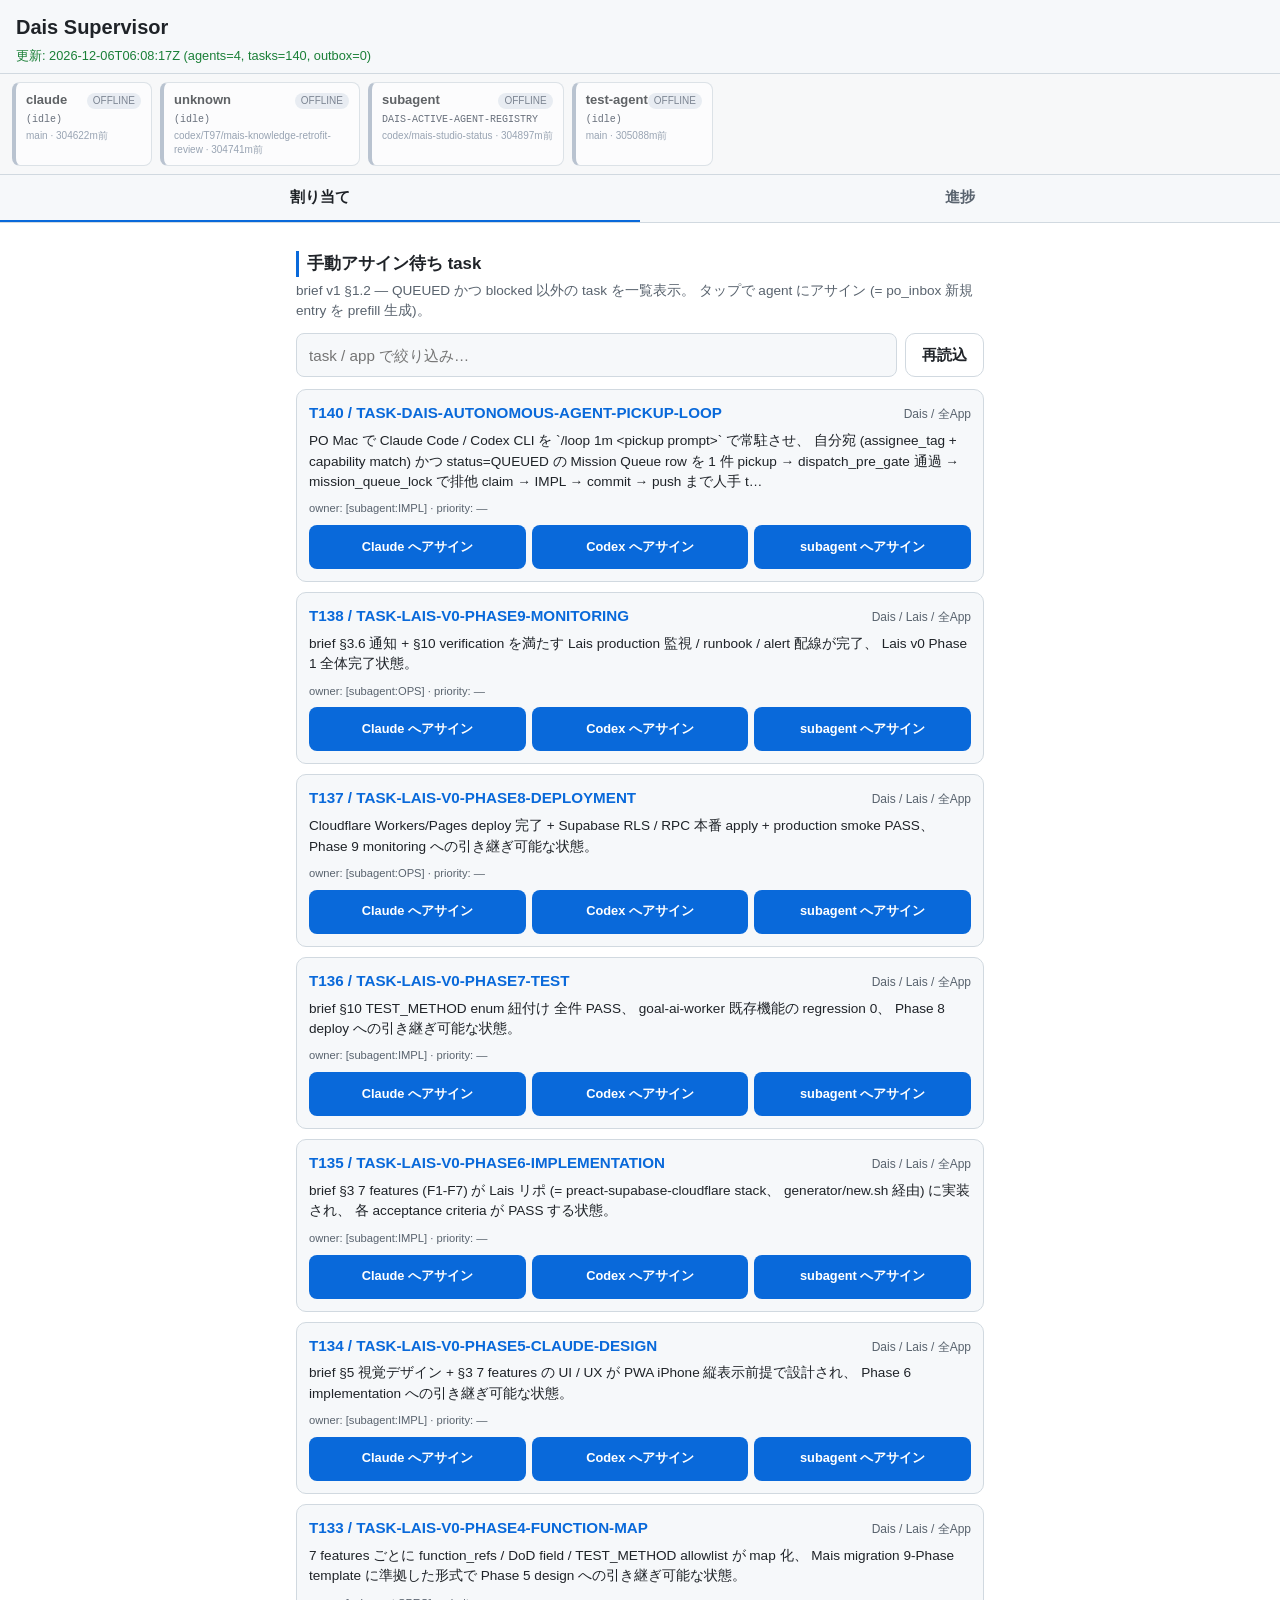
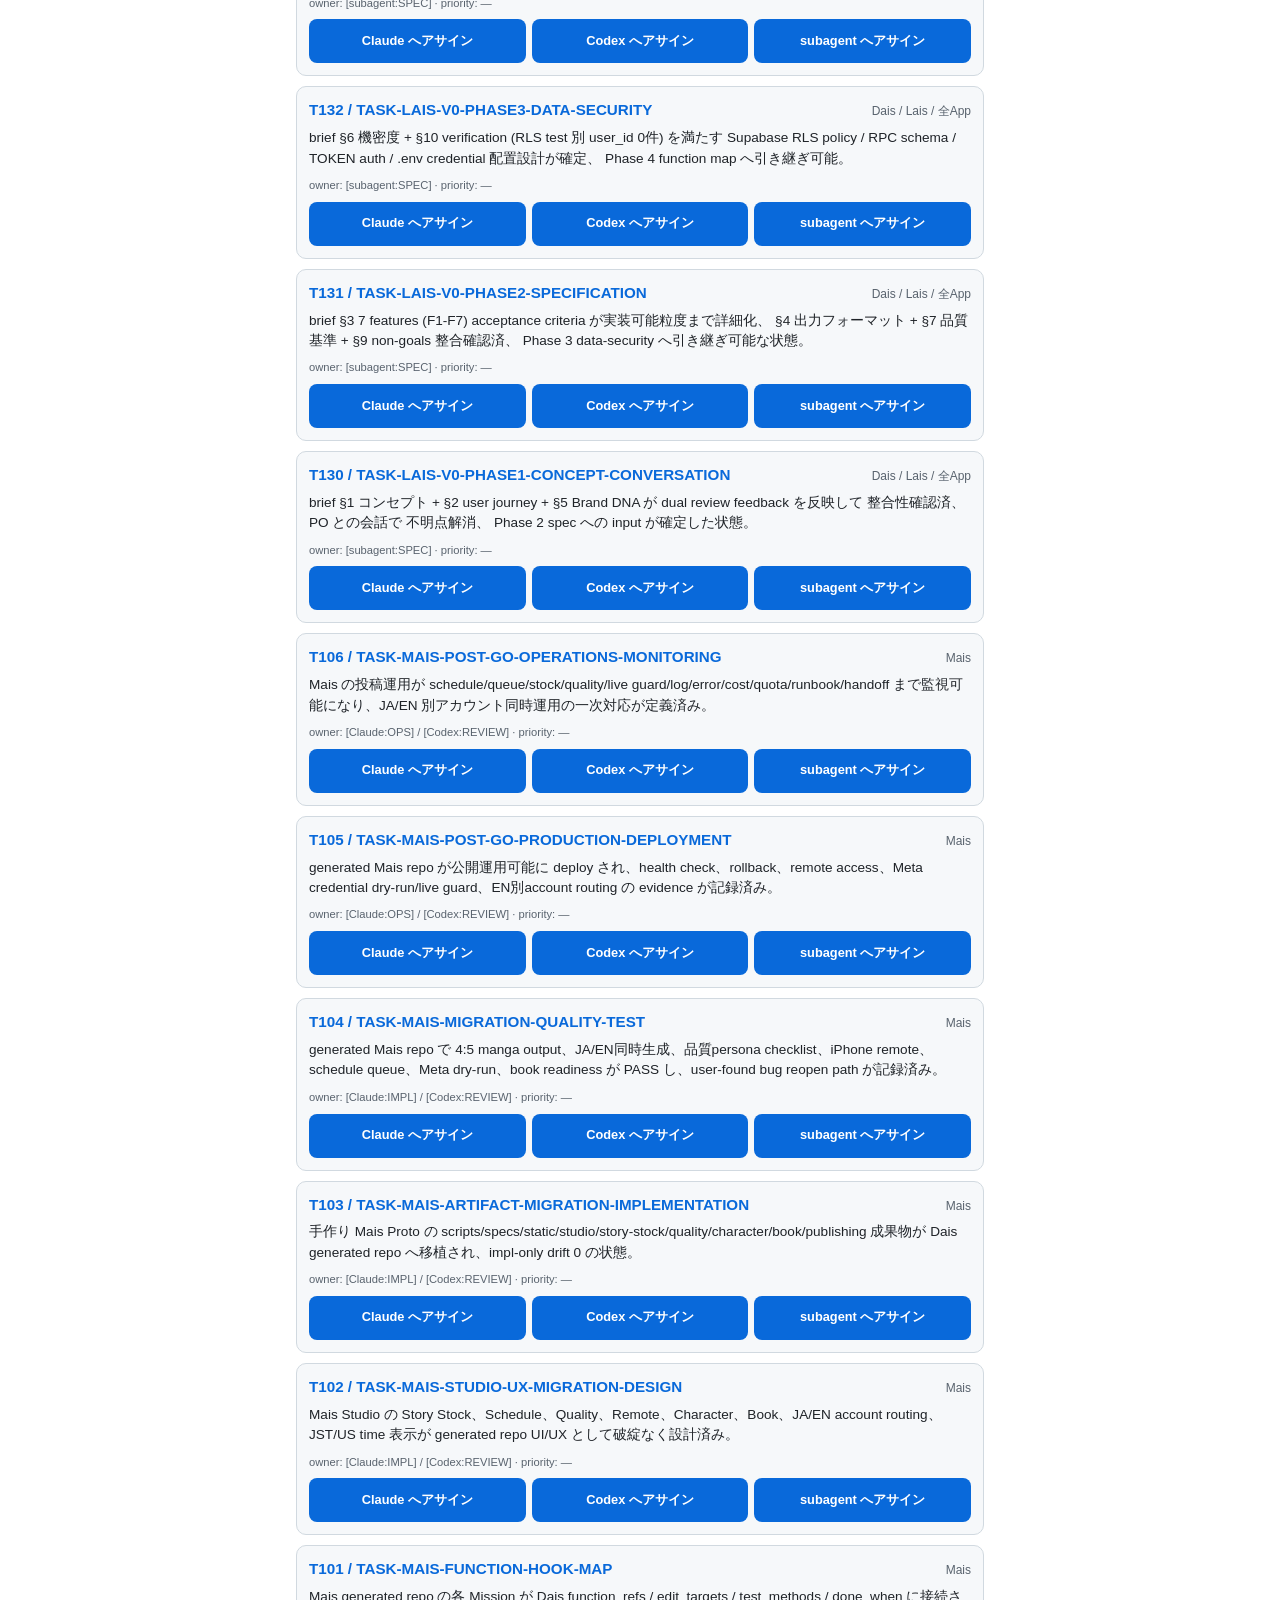
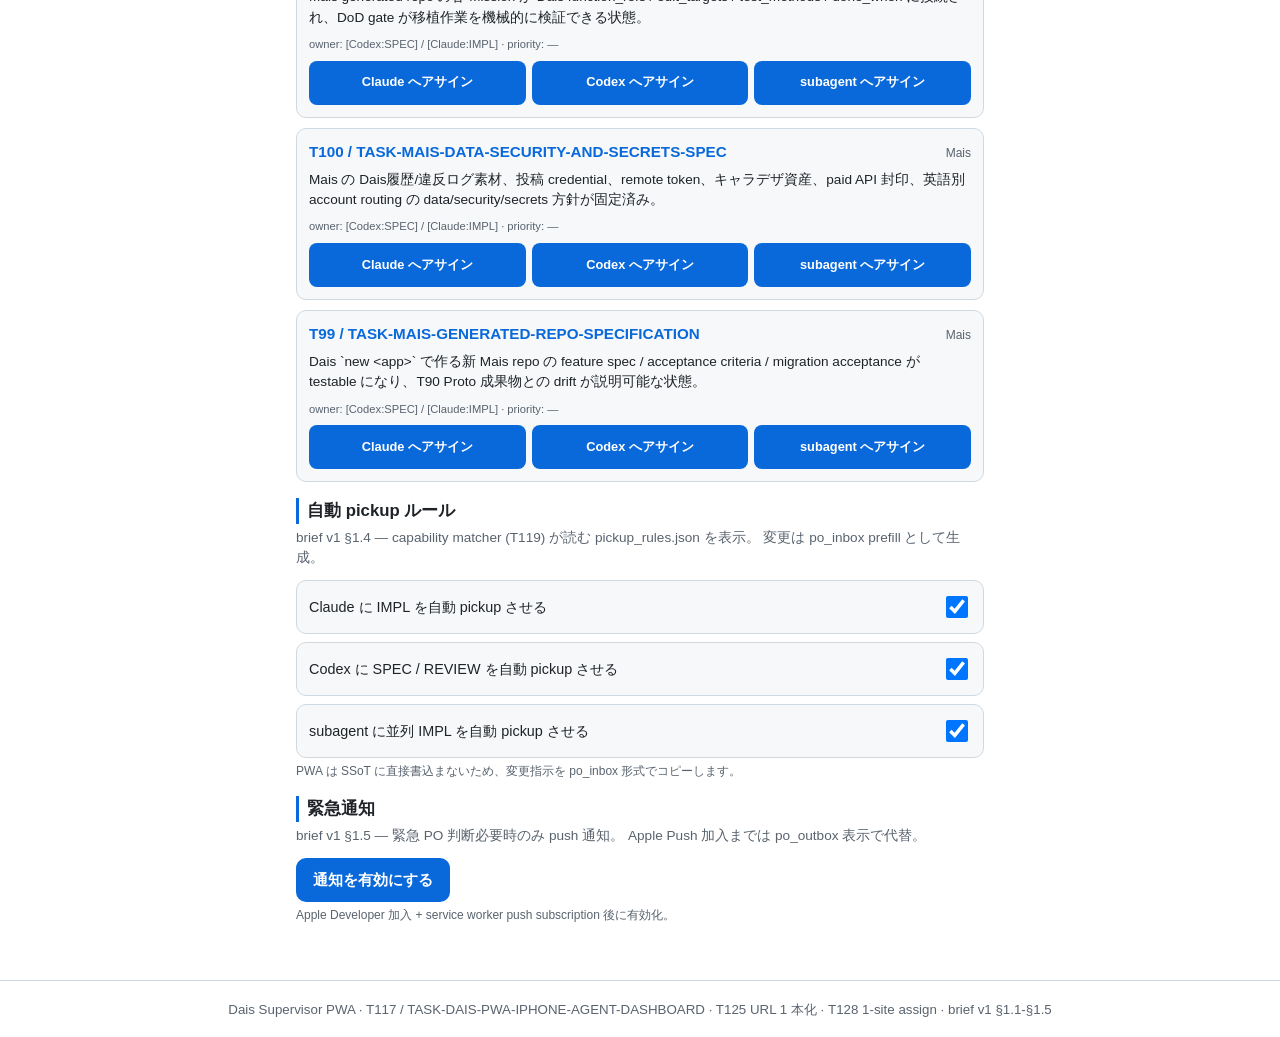
==== index.html @ 68802945 "Publish dev-system status page" ====
<!DOCTYPE html>
<html lang="ja">
<head>
  <meta charset="utf-8" />
  <meta name="viewport" content="width=device-width, initial-scale=1.0, viewport-fit=cover" />
  <meta name="theme-color" content="#0d1117" />
  <meta name="apple-mobile-web-app-capable" content="yes" />
  <meta name="apple-mobile-web-app-status-bar-style" content="black-translucent" />
  <meta name="apple-mobile-web-app-title" content="Dais" />
  <meta name="description" content="Dais Supervisor PWA — PO 1 人で agent 群を iPhone 1 台から supervise する dashboard。" />
  <link rel="manifest" href="./manifest.json" />
  <link rel="apple-touch-icon" href="./icon-192.png" />
  <link rel="icon" type="image/png" sizes="192x192" href="./icon-192.png" />
  <link rel="icon" type="image/png" sizes="512x512" href="./icon-512.png" />
  <link rel="stylesheet" href="./style.css" />
  <title>Dais Supervisor</title>
</head>
<body>
  <header class="app-header">
    <h1>Dais Supervisor</h1>
    <div class="status-line" id="status-line">起動中…</div>
  </header>

  <!-- 全 agent 状態 strip (常時表示、 PO 質問「active/offline/作業中」 に対応) -->
  <section class="agent-strip" id="agent-strip" aria-label="Agent 状態 一覧">
    <div class="agent-strip-loading">agent 状態 読み込み中…</div>
  </section>

  <nav class="tab-nav" role="tablist" aria-label="メインタブ">
    <button class="tab-btn active" role="tab" aria-selected="true" aria-controls="tab-assign" data-tab="assign" id="tabbtn-assign">割り当て</button>
    <button class="tab-btn" role="tab" aria-selected="false" aria-controls="tab-progress" data-tab="progress" id="tabbtn-progress">進捗</button>
  </nav>

  <main class="tab-content">
    <!-- ============================================================ -->
    <!-- タブ 1: 割り当て -->
    <!-- ============================================================ -->
    <section id="tab-assign" class="tab-pane active" role="tabpanel" aria-labelledby="tabbtn-assign">
      <h2 class="section-title">手動アサイン待ち task</h2>
      <p class="section-desc">brief v1 §1.2 — QUEUED かつ blocked 以外の task を一覧表示。 タップで agent にアサイン (= po_inbox 新規 entry を prefill 生成)。</p>
      <div class="filter-bar">
        <input type="search" id="assign-filter" placeholder="task / app で絞り込み…" aria-label="task filter" />
        <button id="assign-refresh" class="ghost-btn" type="button">再読込</button>
      </div>
      <ul class="task-list" id="assign-task-list" aria-live="polite">
        <li class="empty">読み込み中…</li>
      </ul>

      <h2 class="section-title">自動 pickup ルール</h2>
      <p class="section-desc">brief v1 §1.4 — capability matcher (T119) が読む pickup_rules.json を表示。 変更は po_inbox prefill として生成。</p>
      <div class="rule-grid" id="rule-grid">
        <label class="rule-row">
          <span class="rule-label">Claude に IMPL を自動 pickup させる</span>
          <input type="checkbox" id="rule-claude-impl" data-rule="claude-impl" />
        </label>
        <label class="rule-row">
          <span class="rule-label">Codex に SPEC / REVIEW を自動 pickup させる</span>
          <input type="checkbox" id="rule-codex-spec" data-rule="codex-spec" />
        </label>
        <label class="rule-row">
          <span class="rule-label">subagent に並列 IMPL を自動 pickup させる</span>
          <input type="checkbox" id="rule-subagent-impl" data-rule="subagent-impl" />
        </label>
      </div>
      <p class="hint">PWA は SSoT に直接書込まないため、変更指示を po_inbox 形式でコピーします。</p>

      <h2 class="section-title">緊急通知</h2>
      <p class="section-desc">brief v1 §1.5 — 緊急 PO 判断必要時のみ push 通知。 Apple Push 加入までは po_outbox 表示で代替。</p>
      <button id="push-toggle" class="primary-btn" type="button">通知を有効にする</button>
      <p class="hint" id="push-hint">Apple Developer 加入 + service worker push subscription 後に有効化。</p>
    </section>

    <!-- ============================================================ -->
    <!-- タブ 2: 進捗 -->
    <!-- ============================================================ -->
    <section id="tab-progress" class="tab-pane" role="tabpanel" aria-labelledby="tabbtn-progress">
      <p class="section-desc">運用中の進捗ボードをそのまま表示 (= <a href="./t_progress.html" target="_blank" rel="noopener">別タブで開く</a>)。 詳細 task は ↓ ボードを直接タップ / スクロール。</p>

      <!-- T128 拡張 / TASK-DAIS-PWA-ONE-SITE-ASSIGN: 進捗 row click → modal 起動 (1-site UX) -->
      <!-- 各 row は app.js renderProgressBoard() が動的に生成し、 class="task-clickable" -->
      <!-- + role="button" + tabindex="0" + cursor: pointer (style.css) でアサイン可能化 -->
      <h2 class="section-title">クリックでアサイン</h2>
      <p class="section-desc">QUEUED / IN_PROGRESS / LOCAL_DONE の task を click → 「GitHub Issue で送信」 で 1 タップ assign (= PO 直命 2026-05-09 シングルボード UX)。 DONE は click 対象外。</p>
      <ul class="task-list progress-board-list" id="progress-board-list" aria-live="polite" data-row-role="button" data-row-class="task-clickable" style="cursor: pointer;">
        <li class="empty">読み込み中…</li>
      </ul>

      <!-- T125 dual-mode: iframe src は app.js setupProgressLinks() が動的設定 (root / pwa/ / local 各 case) -->
      <iframe id="progress-iframe" title="dev-system 進捗ボード" loading="lazy" referrerpolicy="no-referrer"></iframe>

      <details class="extras">
        <summary>追加 view (Active Agents / PO 通知 / KPI)</summary>
        <h2 class="section-title">Active Agents</h2>
        <p class="section-desc">brief v1 §1.1 — Active Agent Registry (T118) を read。 last_heartbeat が新しい順。</p>
        <ul class="agent-list" id="agent-list" aria-live="polite">
          <li class="empty">読み込み中…</li>
        </ul>

        <h2 class="section-title">PO 通知 (po_outbox)</h2>
        <p class="section-desc">brief v1 §1.5 — agent → PO の未対応通知。 urgency 順。</p>
        <ul class="outbox-list" id="outbox-list" aria-live="polite">
          <li class="empty">読み込み中…</li>
        </ul>

        <h2 class="section-title">進捗 サマリー</h2>
        <div class="progress-summary" id="progress-summary">
          <div class="kpi"><div class="kpi-num" id="kpi-active">—</div><div class="kpi-label">active</div></div>
          <div class="kpi"><div class="kpi-num" id="kpi-completed">—</div><div class="kpi-label">completed</div></div>
          <div class="kpi"><div class="kpi-num" id="kpi-agents">—</div><div class="kpi-label">agents</div></div>
        </div>

        <h2 class="section-title">App 単位 view</h2>
        <p class="section-desc">brief v1 §1.1 + T112 + T110 + violation log を集約。 各 App の Phase 進捗 / retrofit 進捗 / violation count。</p>
        <ul class="app-view-list" id="app-view-list" aria-live="polite">
          <li class="empty">読み込み中…</li>
        </ul>

        <!-- T139 / TASK-DEVSYS-MISSION-GRAPH-SSOT-AND-VERDICT-PROPAGATE -->
        <!-- Mission Graph view: 各 task の depends_on / parent_of / parallel_with / -->
        <!-- verdict_input_from / critical_input_from / clarification_input_from を視覚化。 -->
        <!-- 親子関係 = 縦並び card + arrow、 並列 = 横並び card、 critical 入力 = 赤枠。 -->
        <h2 class="section-title">Mission Graph (親子 / 並列 / verdict propagation)</h2>
        <p class="section-desc">T139 — depends_on / parent_of / parallel_with の Mission 結合と、 critical_input_from で BLOCK 判定 されている task を一覧。 PO 直命 2026-05-09「Task 同士を結ぶ仕組み、 親子 / 並列 OK 一目」 反映。</p>
        <ul class="mission-graph-list" id="mission-graph-list" aria-live="polite">
          <li class="empty">読み込み中…</li>
        </ul>
      </details>
    </section>
  </main>

  <!-- アサイン modal: 「タップアサイン」 → po_inbox prefill 表示 -->
  <!-- T128 / TASK-DAIS-PWA-ONE-SITE-ASSIGN: GitHub Issue 送信 button 追加 (1-site assign) -->
  <div class="modal-backdrop" id="assign-modal" hidden>
    <div class="modal" role="dialog" aria-modal="true" aria-labelledby="assign-modal-title">
      <h3 id="assign-modal-title">アサイン指示を生成</h3>
      <p class="modal-desc">「GitHub Issue で送信」 で同 Safari タブから 1 タップ submit (= T121 intake が dais:po-task 自動取込)。 コピーは chat / 別経路用 fallback。</p>
      <pre id="assign-modal-payload" class="payload-pre" aria-label="po_inbox prefill payload"></pre>
      <div class="modal-actions">
        <button id="assign-modal-submit-issue" class="primary-btn" type="button">GitHub Issue で送信</button>
        <button id="assign-copy-btn" class="ghost-btn" type="button">コピー</button>
        <button id="assign-close-btn" class="ghost-btn" type="button">閉じる</button>
      </div>
    </div>
  </div>

  <footer class="app-footer">
    <small>Dais Supervisor PWA · T117 / TASK-DAIS-PWA-IPHONE-AGENT-DASHBOARD · T125 URL 1 本化 · T128 1-site assign · brief v1 §1.1-§1.5</small>
  </footer>

  <script src="./app.js" defer></script>
</body>
</html>
---- style.css ----
/* Dais Supervisor PWA — iPhone 縦表示最適化、 大きめ tap target、 dark/light 対応。
 * T117 / TASK-DAIS-PWA-IPHONE-AGENT-DASHBOARD */

:root {
  --bg: #0d1117;
  --bg-elev: #161b22;
  --fg: #e6edf3;
  --fg-muted: #8b949e;
  --border: #30363d;
  --accent: #2f81f7;
  --accent-hover: #1f6feb;
  --warn: #d29922;
  --danger: #f85149;
  --ok: #3fb950;
  --tap-min: 44px;
}

@media (prefers-color-scheme: light) {
  :root {
    --bg: #ffffff;
    --bg-elev: #f6f8fa;
    --fg: #1f2328;
    --fg-muted: #59636e;
    --border: #d1d9e0;
    --accent: #0969da;
    --accent-hover: #0550ae;
    --warn: #9a6700;
    --danger: #cf222e;
    --ok: #1a7f37;
  }
}

* {
  box-sizing: border-box;
  -webkit-tap-highlight-color: rgba(0, 0, 0, 0);
}

html, body {
  margin: 0;
  padding: 0;
  background: var(--bg);
  color: var(--fg);
  font-family: -apple-system, BlinkMacSystemFont, "Segoe UI", "Helvetica Neue",
    "Hiragino Kaku Gothic ProN", "Yu Gothic", "Meiryo", sans-serif;
  font-size: 16px;
  line-height: 1.5;
  -webkit-text-size-adjust: 100%;
}

body {
  min-height: 100vh;
  padding-bottom: env(safe-area-inset-bottom);
}

.app-header {
  padding: 12px 16px calc(8px + env(safe-area-inset-top));
  padding-top: calc(12px + env(safe-area-inset-top));
  background: var(--bg-elev);
  border-bottom: 1px solid var(--border);
  position: sticky;
  top: 0;
  z-index: 10;
}

.app-header h1 {
  margin: 0;
  font-size: 1.25rem;
  font-weight: 600;
}

.status-line {
  margin-top: 4px;
  font-size: 0.8rem;
  color: var(--fg-muted);
}

.status-line.warn { color: var(--warn); }
.status-line.error { color: var(--danger); }
.status-line.ok { color: var(--ok); }

.tab-nav {
  display: flex;
  gap: 0;
  background: var(--bg-elev);
  border-bottom: 1px solid var(--border);
  position: sticky;
  top: calc(56px + env(safe-area-inset-top));
  z-index: 9;
}

.tab-btn {
  flex: 1 1 50%;
  min-height: var(--tap-min);
  padding: 12px 8px;
  background: transparent;
  color: var(--fg-muted);
  border: 0;
  border-bottom: 2px solid transparent;
  font-size: 0.95rem;
  font-weight: 600;
  cursor: pointer;
  font-family: inherit;
}

.tab-btn:active {
  background: rgba(255, 255, 255, 0.04);
}

.tab-btn.active {
  color: var(--fg);
  border-bottom-color: var(--accent);
}

.tab-content {
  padding: 12px 16px 32px;
}

.tab-pane {
  display: none;
}

.tab-pane.active {
  display: block;
}

.section-title {
  margin: 16px 0 4px;
  font-size: 1.05rem;
  font-weight: 600;
  border-left: 3px solid var(--accent);
  padding-left: 8px;
}

.section-desc {
  margin: 0 0 12px;
  font-size: 0.85rem;
  color: var(--fg-muted);
}

.hint {
  font-size: 0.75rem;
  color: var(--fg-muted);
  margin: 4px 0 0;
}

.filter-bar {
  display: flex;
  gap: 8px;
  margin: 8px 0 12px;
}

.filter-bar input {
  flex: 1;
  min-height: var(--tap-min);
  padding: 8px 12px;
  background: var(--bg-elev);
  color: var(--fg);
  border: 1px solid var(--border);
  border-radius: 8px;
  font-size: 0.95rem;
  font-family: inherit;
}

.filter-bar input:focus {
  outline: 2px solid var(--accent);
  outline-offset: -1px;
}

.task-list,
.agent-list,
.outbox-list {
  list-style: none;
  margin: 0;
  padding: 0;
}

.task-list li,
.agent-list li,
.outbox-list li {
  background: var(--bg-elev);
  border: 1px solid var(--border);
  border-radius: 10px;
  padding: 12px;
  margin-bottom: 10px;
}

.task-list li.empty,
.agent-list li.empty,
.outbox-list li.empty {
  text-align: center;
  color: var(--fg-muted);
  font-size: 0.9rem;
  background: transparent;
  border-style: dashed;
}

.task-row-head {
  display: flex;
  justify-content: space-between;
  align-items: baseline;
  gap: 8px;
  margin-bottom: 6px;
}

.task-id {
  font-weight: 700;
  font-size: 0.95rem;
  color: var(--accent);
}

.task-target {
  font-size: 0.75rem;
  color: var(--fg-muted);
}

.task-goal {
  margin: 4px 0 8px;
  font-size: 0.85rem;
  white-space: pre-wrap;
  word-break: break-word;
}

.task-meta {
  font-size: 0.7rem;
  color: var(--fg-muted);
  margin-bottom: 8px;
}

.assign-buttons {
  display: flex;
  gap: 6px;
  flex-wrap: wrap;
}

.assign-btn {
  flex: 1 1 30%;
  min-height: var(--tap-min);
  padding: 8px 4px;
  background: var(--accent);
  color: #ffffff;
  border: 0;
  border-radius: 8px;
  font-size: 0.8rem;
  font-weight: 600;
  cursor: pointer;
  font-family: inherit;
}

.assign-btn:active {
  background: var(--accent-hover);
}

.agent-row-head {
  display: flex;
  justify-content: space-between;
  align-items: baseline;
  gap: 8px;
  margin-bottom: 4px;
}

.agent-name {
  font-weight: 700;
  font-size: 1rem;
}

.agent-hb {
  font-size: 0.7rem;
  color: var(--fg-muted);
}

.agent-task {
  font-size: 0.85rem;
  margin: 4px 0;
}

.agent-branch {
  font-family: ui-monospace, "SF Mono", Menlo, monospace;
  font-size: 0.75rem;
  color: var(--fg-muted);
  word-break: break-all;
}

.agent-cap {
  margin-top: 6px;
  font-size: 0.7rem;
  color: var(--fg-muted);
}

.outbox-row-head {
  display: flex;
  justify-content: space-between;
  align-items: baseline;
  gap: 8px;
  margin-bottom: 4px;
}

.urgency-badge {
  display: inline-block;
  padding: 2px 8px;
  border-radius: 999px;
  font-size: 0.7rem;
  font-weight: 700;
}

.urgency-urgent { background: var(--danger); color: #fff; }
.urgency-normal { background: var(--accent); color: #fff; }
.urgency-info { background: var(--fg-muted); color: #fff; }

.outbox-mid {
  font-size: 0.85rem;
  margin: 4px 0;
}

.outbox-meta {
  font-size: 0.7rem;
  color: var(--fg-muted);
}

.rule-grid {
  display: grid;
  gap: 8px;
}

.rule-row {
  display: flex;
  justify-content: space-between;
  align-items: center;
  background: var(--bg-elev);
  border: 1px solid var(--border);
  border-radius: 10px;
  padding: 12px;
  min-height: var(--tap-min);
  cursor: pointer;
}

.rule-label {
  flex: 1;
  font-size: 0.9rem;
}

.rule-row input[type="checkbox"] {
  width: 22px;
  height: 22px;
  cursor: pointer;
}

.primary-btn,
.ghost-btn {
  min-height: var(--tap-min);
  padding: 10px 16px;
  border-radius: 10px;
  font-size: 0.95rem;
  font-weight: 600;
  cursor: pointer;
  font-family: inherit;
  border: 1px solid transparent;
}

.primary-btn {
  background: var(--accent);
  color: #ffffff;
}

.primary-btn:active {
  background: var(--accent-hover);
}

.ghost-btn {
  background: transparent;
  color: var(--fg);
  border-color: var(--border);
}

.ghost-btn:active {
  background: var(--bg-elev);
}

.progress-summary {
  display: grid;
  grid-template-columns: repeat(3, 1fr);
  gap: 8px;
}

.kpi {
  background: var(--bg-elev);
  border: 1px solid var(--border);
  border-radius: 10px;
  padding: 12px 8px;
  text-align: center;
}

.kpi-num {
  font-size: 1.5rem;
  font-weight: 700;
  color: var(--accent);
}

.kpi-label {
  font-size: 0.7rem;
  color: var(--fg-muted);
  margin-top: 2px;
}

.app-footer {
  margin-top: 24px;
  padding: 16px;
  text-align: center;
  color: var(--fg-muted);
  border-top: 1px solid var(--border);
}

.modal-backdrop {
  position: fixed;
  inset: 0;
  background: rgba(0, 0, 0, 0.6);
  display: flex;
  align-items: flex-end;
  justify-content: center;
  z-index: 100;
  padding: 16px;
  padding-bottom: calc(16px + env(safe-area-inset-bottom));
}

.modal-backdrop[hidden] {
  display: none;
}

.modal {
  background: var(--bg-elev);
  border: 1px solid var(--border);
  border-radius: 12px;
  padding: 16px;
  max-width: 100%;
  width: 100%;
  max-height: 80vh;
  overflow-y: auto;
}

.modal h3 {
  margin: 0 0 8px;
  font-size: 1.1rem;
}

.modal-desc {
  margin: 0 0 12px;
  font-size: 0.85rem;
  color: var(--fg-muted);
}

.payload-pre {
  background: var(--bg);
  border: 1px solid var(--border);
  border-radius: 8px;
  padding: 12px;
  font-family: ui-monospace, "SF Mono", Menlo, monospace;
  font-size: 0.75rem;
  white-space: pre-wrap;
  word-break: break-word;
  max-height: 40vh;
  overflow-y: auto;
}

.modal-actions {
  display: flex;
  gap: 8px;
  margin-top: 12px;
}

.modal-actions .primary-btn,
.modal-actions .ghost-btn {
  flex: 1;
}

@media (min-width: 600px) {
  .tab-content {
    max-width: 720px;
    margin: 0 auto;
  }
}

/* T117 iframe view (= 運用中の進捗ボードを「進捗」 タブで そのまま表示) */
#progress-iframe {
  width: 100%;
  height: calc(100vh - 220px);
  min-height: 480px;
  border: 1px solid var(--border, #cbd5e0);
  border-radius: 6px;
  background: #ffffff;
  margin: 8px 0 12px;
}
.extras { margin-top: 16px; }
.extras > summary {
  cursor: pointer;
  padding: 8px 12px;
  background: var(--card-bg, #f7f8f9);
  border-radius: 6px;
  font-weight: 600;
  font-size: 14px;
}
.extras > summary:hover { background: var(--card-hover, #edf2f7); }

/* T117 fix: 全 agent 状態 strip (常時表示、 active/idle/offline 視認性) */
.agent-strip {
  display: flex;
  gap: 8px;
  overflow-x: auto;
  padding: 8px 12px;
  background: var(--card-bg, #f7f8f9);
  border-bottom: 1px solid var(--border, #cbd5e0);
  -webkit-overflow-scrolling: touch;
}
.agent-strip-loading,
.agent-strip-empty,
.agent-strip-error { font-size: 13px; color: #4a5568; padding: 4px 0; }
.agent-strip-error { color: #c53030; }
.agent-card {
  flex: 0 0 auto;
  min-width: 140px;
  max-width: 200px;
  padding: 8px 10px;
  border-radius: 8px;
  border: 1px solid var(--border, #cbd5e0);
  background: #ffffff;
  font-size: 12px;
  line-height: 1.4;
}
.agent-card.st-active { border-left: 4px solid #38a169; }
.agent-card.st-idle { border-left: 4px solid #d69e2e; }
.agent-card.st-offline { border-left: 4px solid #a0aec0; opacity: 0.7; }
.agent-card.st-unknown { border-left: 4px solid #718096; }
.agent-card-head {
  display: flex; justify-content: space-between; align-items: baseline;
  margin-bottom: 4px;
}
.agent-card-name { font-weight: 600; font-size: 13px; }
.agent-card-status {
  font-size: 10px;
  padding: 1px 6px;
  border-radius: 10px;
  background: #edf2f7;
  text-transform: uppercase;
}
.st-active .agent-card-status { background: #c6f6d5; color: #22543d; }
.st-idle .agent-card-status { background: #faf089; color: #744210; }
.st-offline .agent-card-status { background: #e2e8f0; color: #4a5568; }
.agent-card-task {
  font-family: "SF Mono", Menlo, monospace;
  font-size: 10px;
  color: #2d3748;
  white-space: nowrap;
  overflow: hidden;
  text-overflow: ellipsis;
}
.agent-card-meta { color: #718096; font-size: 10px; margin-top: 2px; }
@media (prefers-color-scheme: dark) {
  .agent-card { background: #1a202c; border-color: #2d3748; }
  .agent-card-name { color: #f7fafc; }
}

/* T115 / TASK-DEVSYS-SUPERVISOR-DASHBOARD-LEGACY-VIEW
 * App 単位 view (= 進捗 タブ details.extras 内、 Phase 進捗 / retrofit / violation count)。
 */
.app-view-list { list-style: none; padding: 0; margin: 0; }
.app-view-card {
  border: 1px solid var(--border, #cbd5e0);
  border-radius: 6px;
  padding: 8px 12px;
  margin: 8px 0;
  background: #ffffff;
}
.app-view-name { font-weight: 600; font-size: 14px; }
.app-view-row {
  display: flex; gap: 8px; flex-wrap: wrap;
  font-size: 11px; margin-top: 4px;
}
.app-view-badge {
  padding: 2px 6px; border-radius: 10px; background: #edf2f7;
}
.app-view-badge.done { background: #c6f6d5; color: #22543d; }
.app-view-badge.local_done { background: #bee3f8; color: #2a4365; }
.app-view-badge.in_progress { background: #faf089; color: #744210; }
.app-view-badge.queued { background: #e2e8f0; color: #4a5568; }
.app-view-badge.blocked { background: #fed7d7; color: #742a2a; }
@media (prefers-color-scheme: dark) {
  .app-view-card { background: #1a202c; border-color: #2d3748; }
  .app-view-name { color: #f7fafc; }
}

/* T128 拡張 / TASK-DAIS-PWA-ONE-SITE-ASSIGN row click 拡張
 * 進捗 タブ の clickable task row (= シングルボード UX)。 cursor pointer + tap hint。
 */
.task-clickable {
  cursor: pointer;
  position: relative;
  transition: background 0.12s ease, border-color 0.12s ease;
}
.task-clickable:hover,
.task-clickable:focus {
  border-color: var(--accent);
  outline: none;
}
.task-clickable:focus-visible {
  outline: 2px solid var(--accent);
  outline-offset: 1px;
}
.task-clickable:active {
  background: rgba(47, 129, 247, 0.08);
}
.task-clickable::after {
  content: '›';
  position: absolute;
  right: 12px;
  top: 12px;
  color: var(--fg-muted);
  font-size: 1.2rem;
  font-weight: 700;
}

/* T139 / TASK-DEVSYS-MISSION-GRAPH-SSOT-AND-VERDICT-PROPAGATE
 * Mission Graph view (= 親子 / 並列 / verdict propagation 視覚化)。
 * - 縦並び card = depends_on / parent_of で連結された task chain
 * - 横並び chip = parallel_with sibling
 * - 赤枠 .graph-blocked = critical_input_from を持つ task (= BLOCK 状態)
 */
.mission-graph-list { list-style: none; padding: 0; margin: 0; }
.mission-graph-card {
  border: 1px solid var(--border, #cbd5e0);
  border-left: 3px solid #4a5568;
  border-radius: 6px;
  padding: 8px 12px;
  margin: 8px 0;
  background: #ffffff;
  position: relative;
}
.mission-graph-card.graph-blocked {
  border: 2px solid #e53e3e;
  border-left: 4px solid #c53030;
  background: #fff5f5;
}
.mission-graph-head {
  display: flex; gap: 8px; align-items: center; flex-wrap: wrap;
  font-size: 12px; font-weight: 600;
}
.mission-graph-tid {
  color: #2b6cb0;
  font-family: var(--mono, monospace);
}
.mission-graph-status {
  padding: 1px 6px; border-radius: 8px;
  font-size: 10px; background: #edf2f7; color: #4a5568;
}
.mission-graph-status.status-done,
.mission-graph-status.status-completed,
.mission-graph-status.status-pushed,
.mission-graph-status.status-deployed,
.mission-graph-status.status-applied { background: #c6f6d5; color: #22543d; }
.mission-graph-status.status-local_done { background: #bee3f8; color: #2a4365; }
.mission-graph-status.status-in_progress { background: #faf089; color: #744210; }
.mission-graph-status.status-queued { background: #e2e8f0; color: #4a5568; }
.mission-graph-status.status-blocked { background: #fed7d7; color: #742a2a; }
.mission-graph-app {
  font-size: 11px; font-weight: 500;
  color: #718096;
}
.mission-graph-mid {
  font-size: 11px;
  color: #4a5568;
  margin: 4px 0 6px 0;
  font-family: var(--mono, monospace);
  word-break: break-all;
}
.mission-graph-edges {
  display: flex; flex-direction: column; gap: 4px;
  font-size: 11px;
  margin-top: 4px;
}
.edge-row {
  padding: 3px 6px;
  background: #f7fafc;
  border-radius: 4px;
  word-break: break-word;
}
.edge-depends { background: #ebf8ff; color: #2c5282; }
.edge-parent-of { background: #e6fffa; color: #234e52; }
.edge-parallel {
  background: #faf5ff; color: #553c9a;
  display: flex; gap: 4px; flex-wrap: wrap; align-items: center;
}
.edge-parallel .edge-label { font-weight: 600; }
.edge-parallel .sibling-chip {
  padding: 1px 6px; border-radius: 8px;
  background: #d6bcfa; color: #44337a;
  font-family: var(--mono, monospace);
  font-size: 10px;
}
.edge-verdict { background: #fffaf0; color: #744210; }
.edge-critical {
  background: #fed7d7; color: #742a2a;
  font-weight: 600;
}
.edge-clarification { background: #fefcbf; color: #744210; }
@media (prefers-color-scheme: dark) {
  .mission-graph-card { background: #1a202c; border-color: #2d3748; }
  .mission-graph-card.graph-blocked { background: #2a1818; border-color: #e53e3e; }
  .mission-graph-app { color: #a0aec0; }
  .mission-graph-mid { color: #cbd5e0; }
  .edge-row { background: #2d3748; color: #e2e8f0; }
  .edge-depends { background: #2c5282; color: #ebf8ff; }
  .edge-parent-of { background: #234e52; color: #e6fffa; }
  .edge-parallel { background: #44337a; color: #faf5ff; }
  .edge-parallel .sibling-chip { background: #553c9a; color: #faf5ff; }
  .edge-verdict { background: #744210; color: #fffaf0; }
  .edge-critical { background: #742a2a; color: #fed7d7; }
  .edge-clarification { background: #744210; color: #fefcbf; }
}
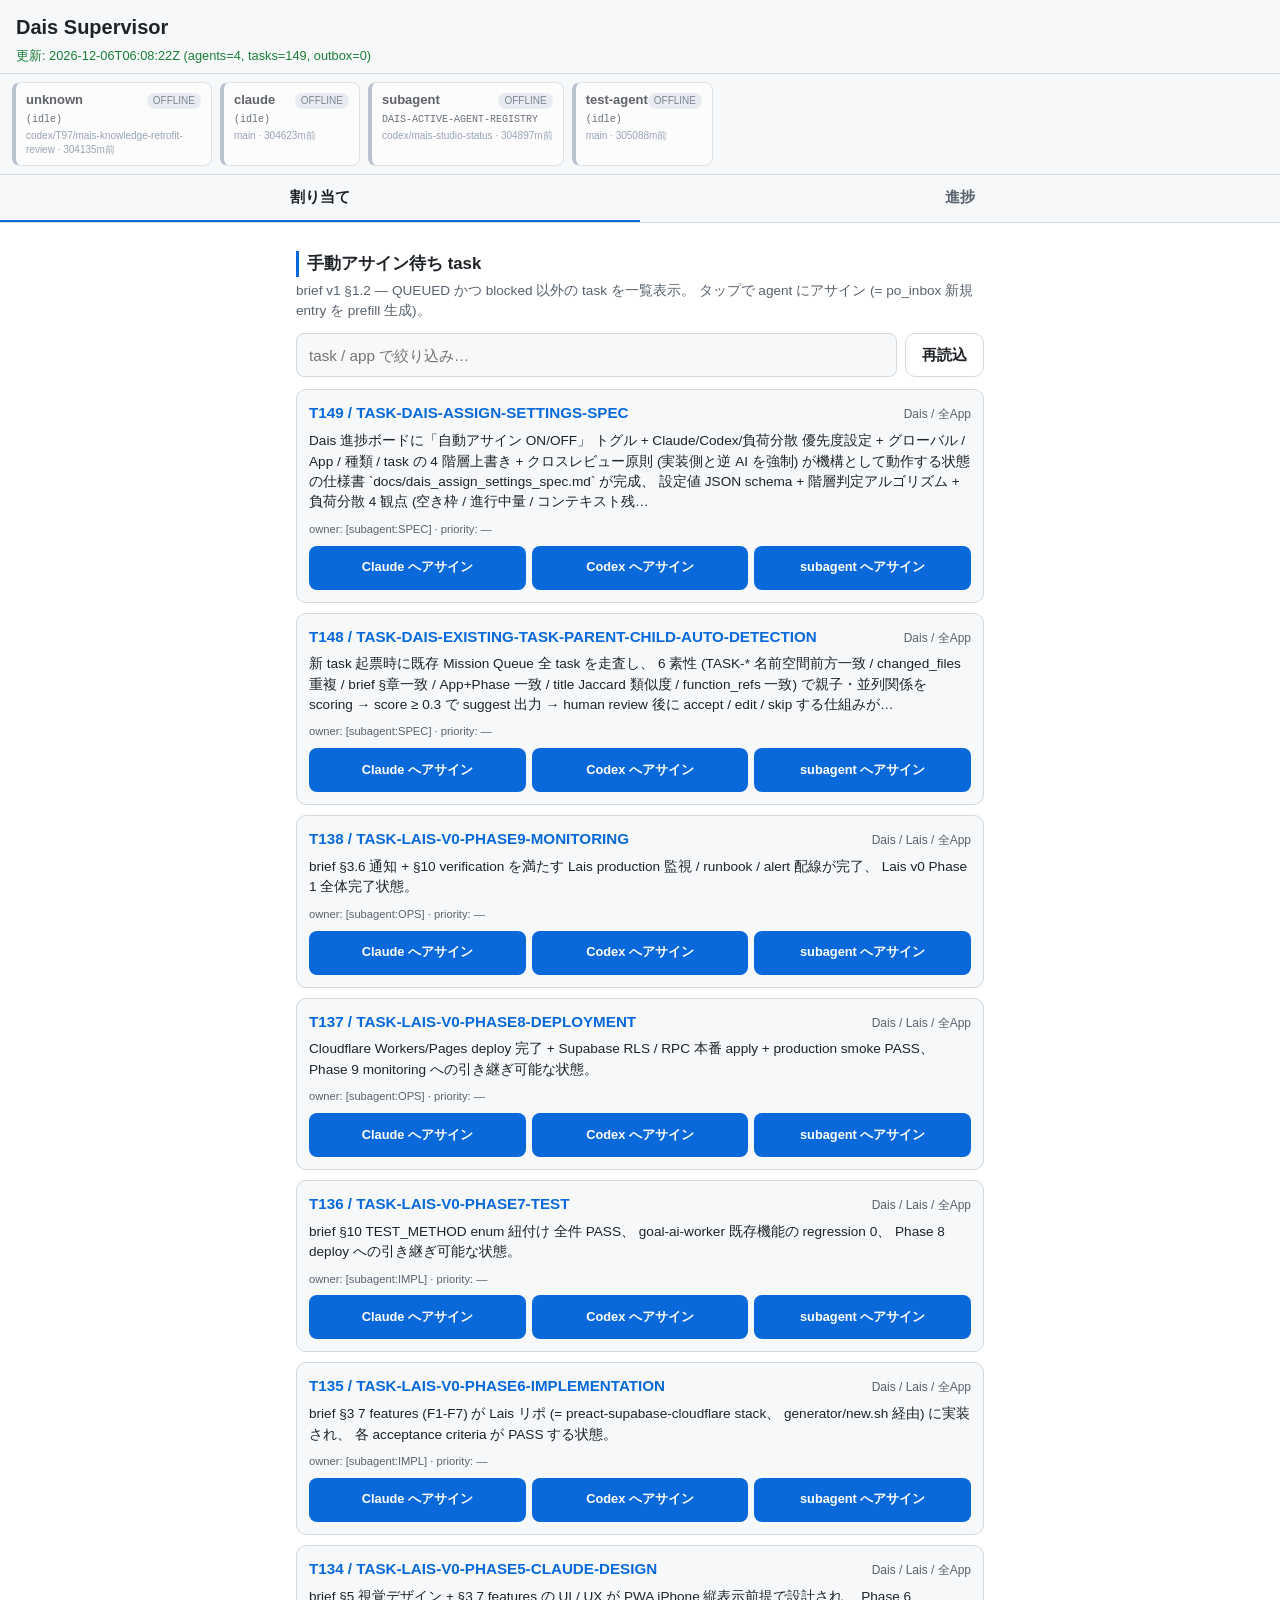
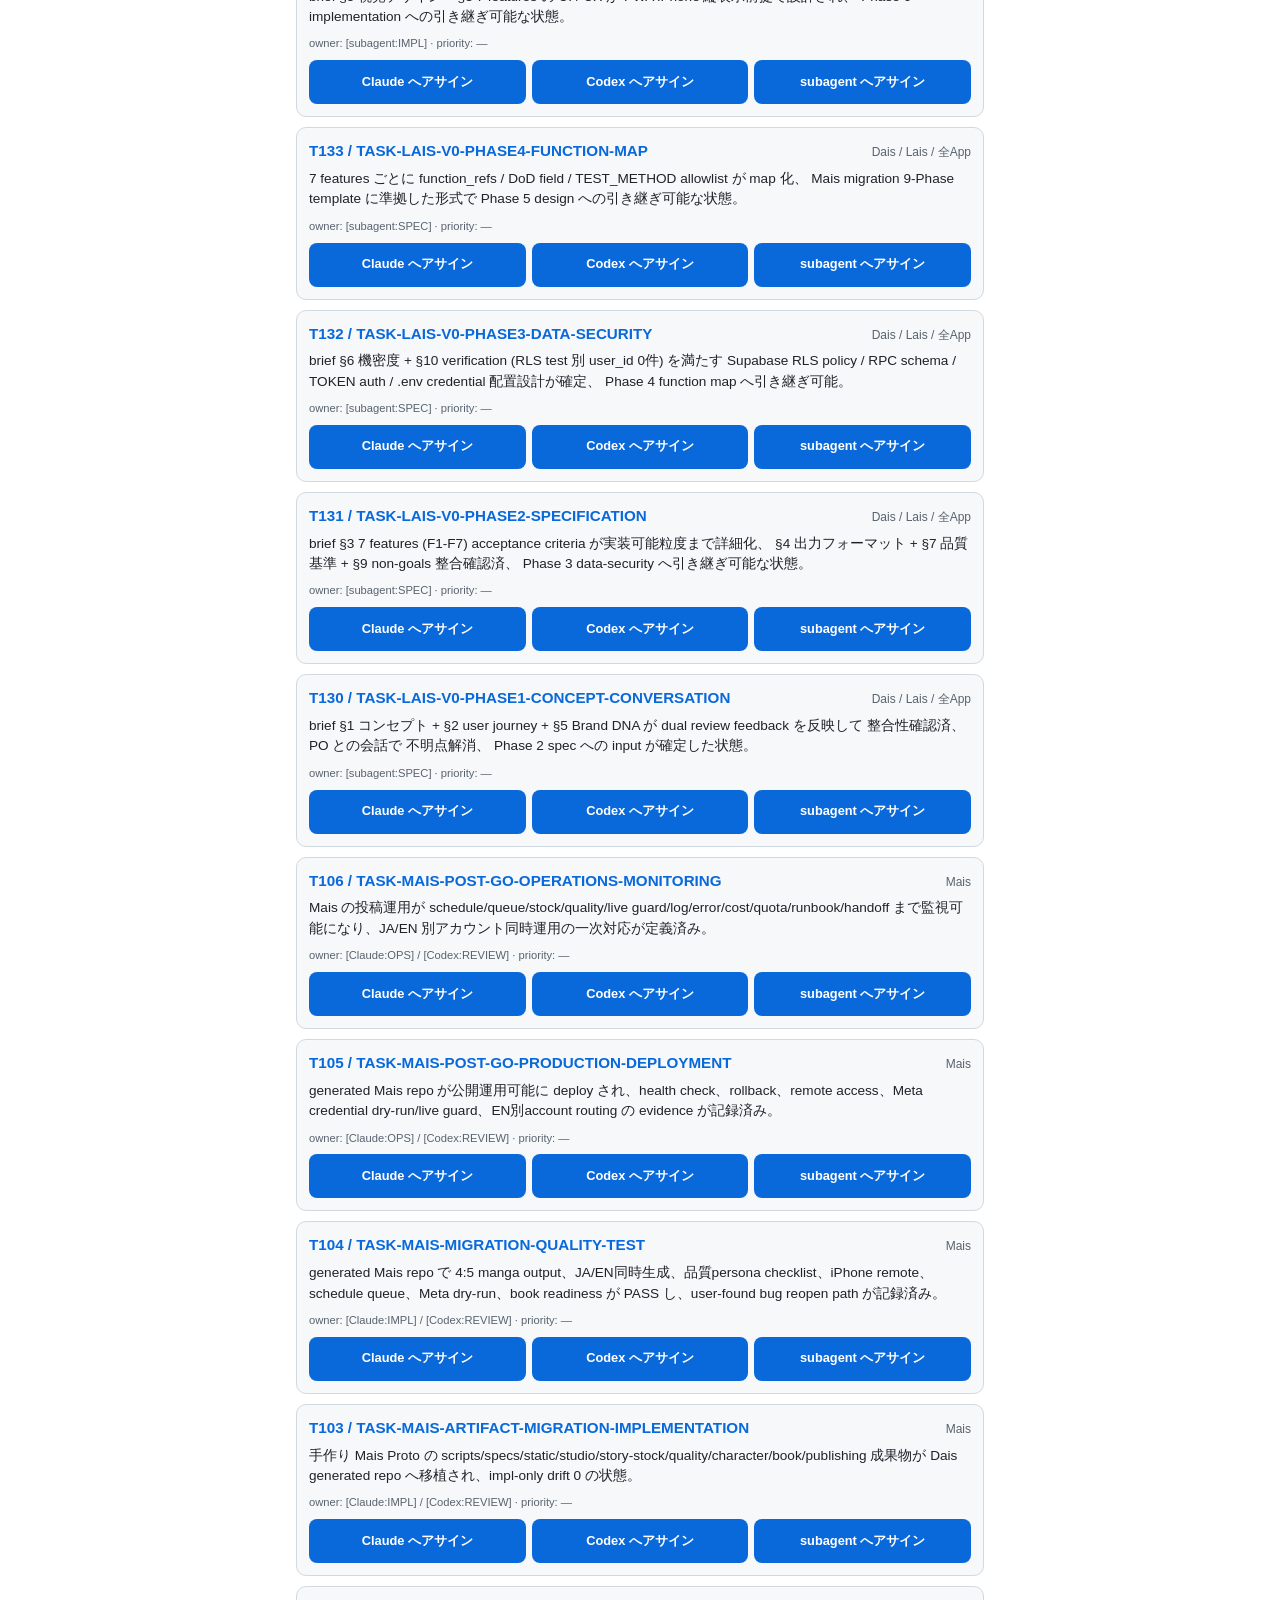
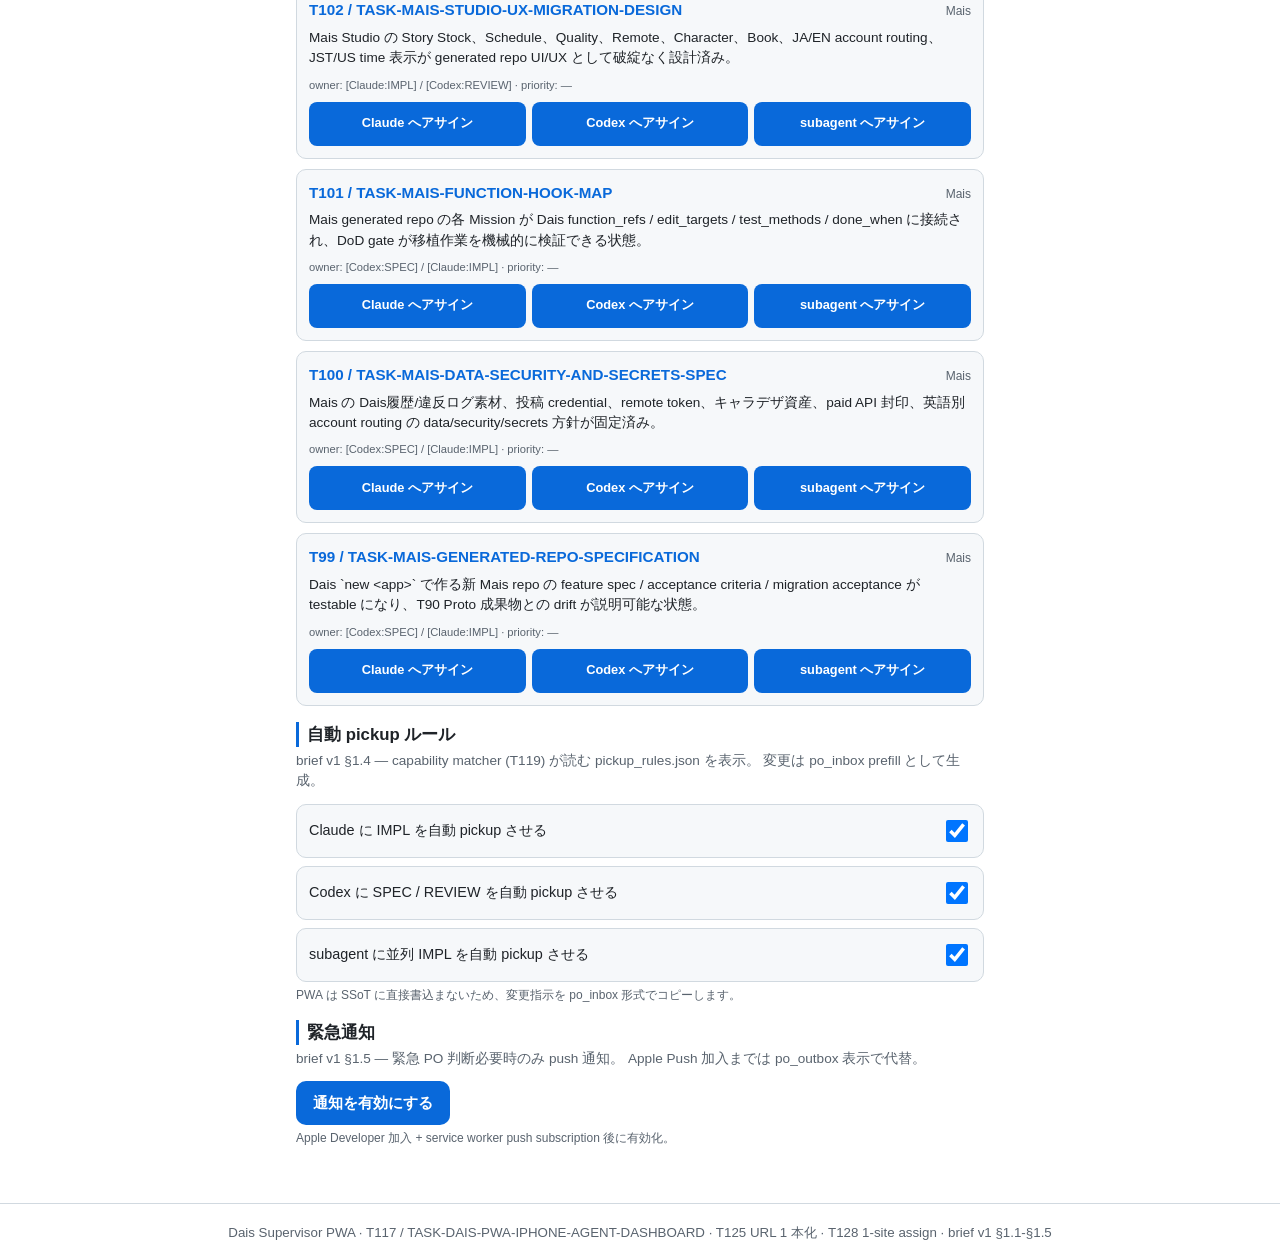
==== commit 35ac29d3: "Publish dev-system status page" ====
--- a/index.html
+++ b/index.html
@@ -80,7 +80,7 @@
       <!-- 各 row は app.js renderProgressBoard() が動的に生成し、 class="task-clickable" -->
       <!-- + role="button" + tabindex="0" + cursor: pointer (style.css) でアサイン可能化 -->
       <h2 class="section-title">クリックでアサイン</h2>
-      <p class="section-desc">QUEUED / IN_PROGRESS / LOCAL_DONE の task を click → 「GitHub Issue で送信」 で 1 タップ assign (= PO 直命 2026-05-09 シングルボード UX)。 DONE は click 対象外。</p>
+      <p class="section-desc">QUEUED / IN_PROGRESS / LOCAL_DONE の task を click → 「GitHub Issue で送信」 で 1 タップ assign。重い task は「分解する」から親子タスク化を依頼できます。 DONE は click 対象外。</p>
       <ul class="task-list progress-board-list" id="progress-board-list" aria-live="polite" data-row-role="button" data-row-class="task-clickable" style="cursor: pointer;">
         <li class="empty">読み込み中…</li>
       </ul>
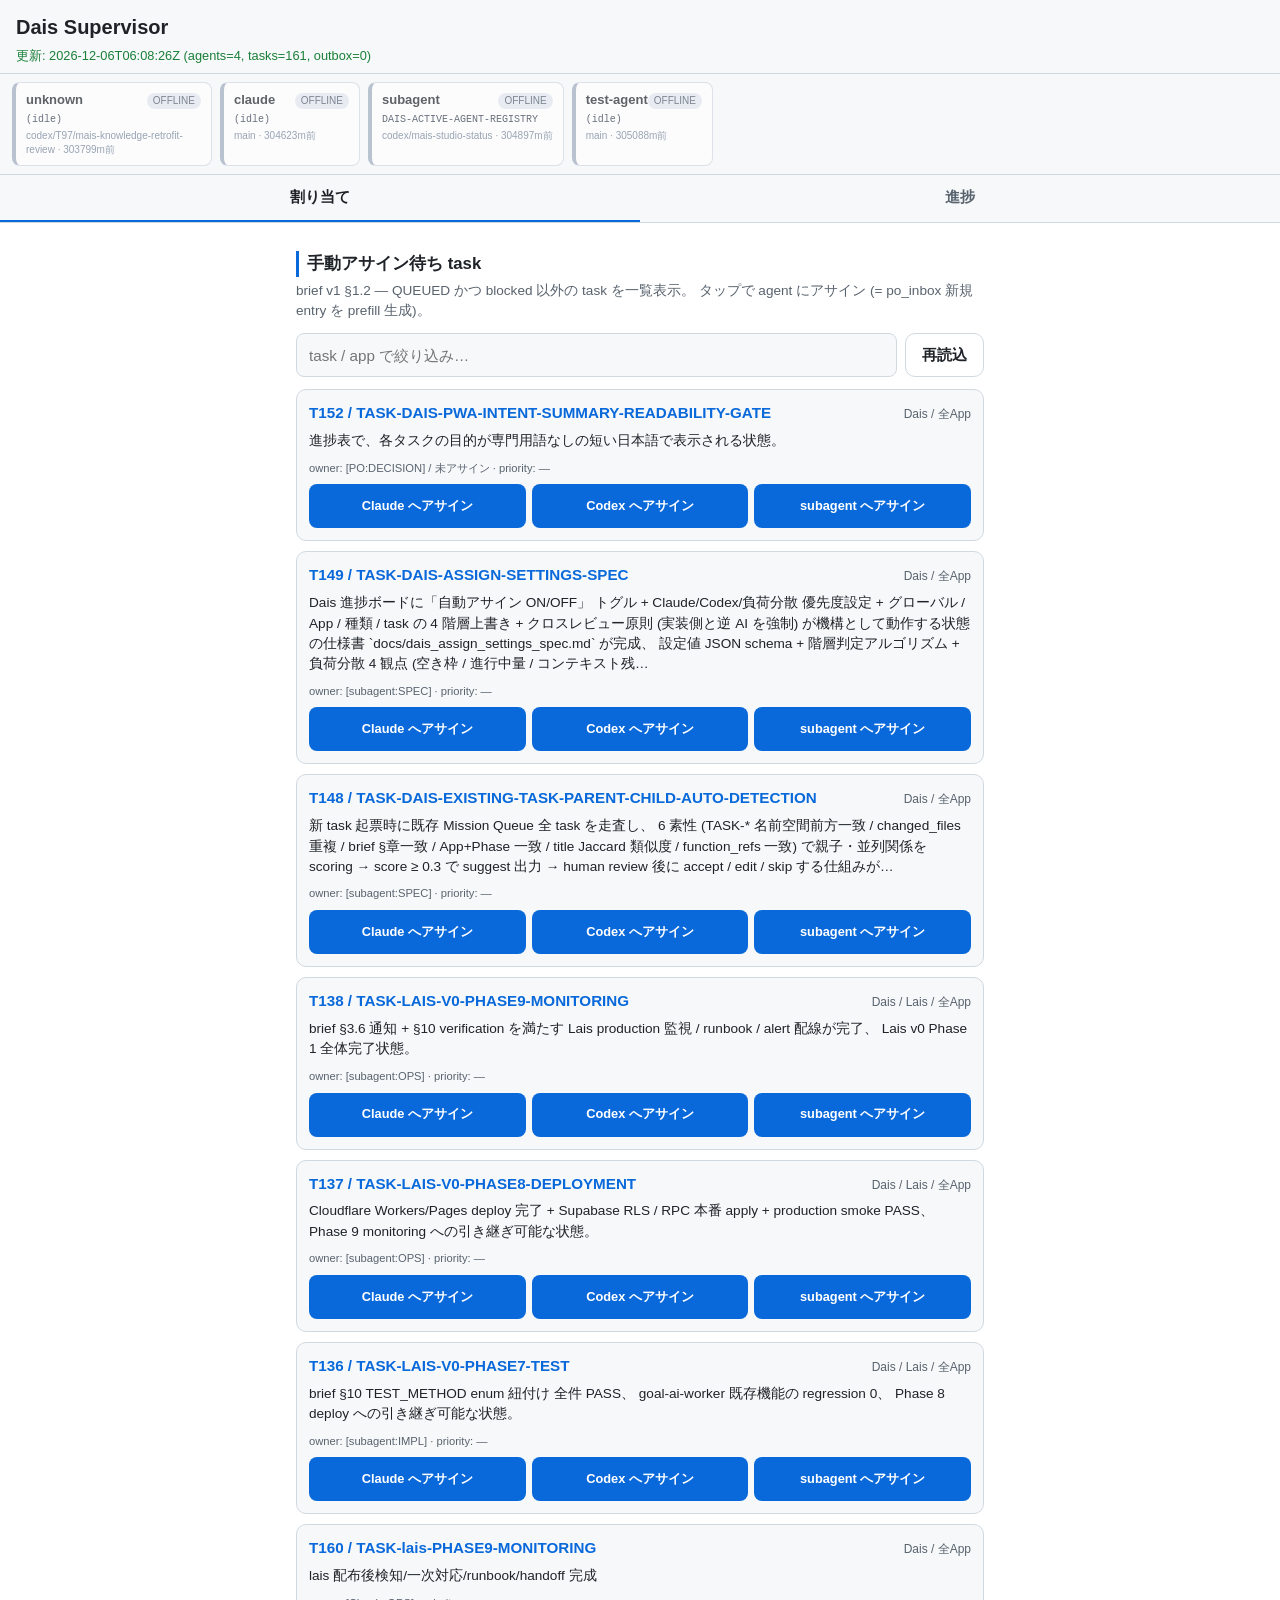
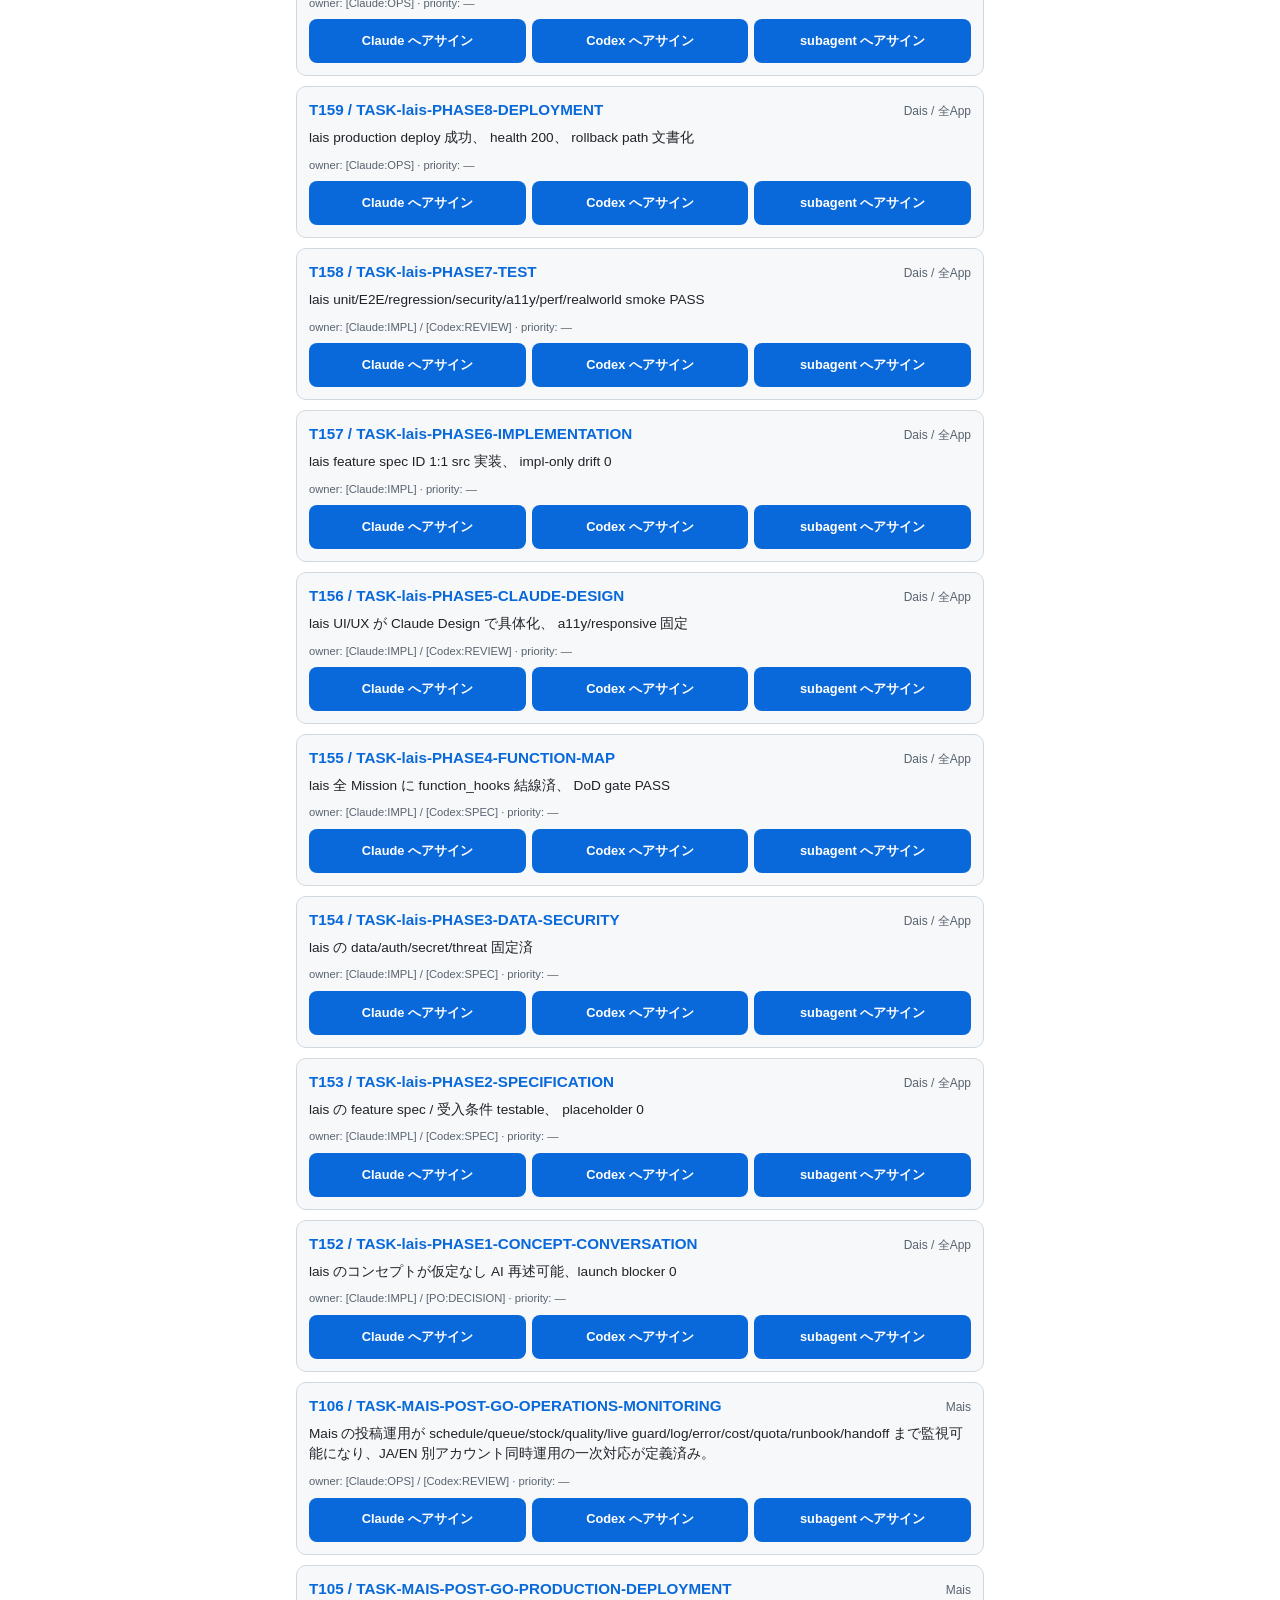
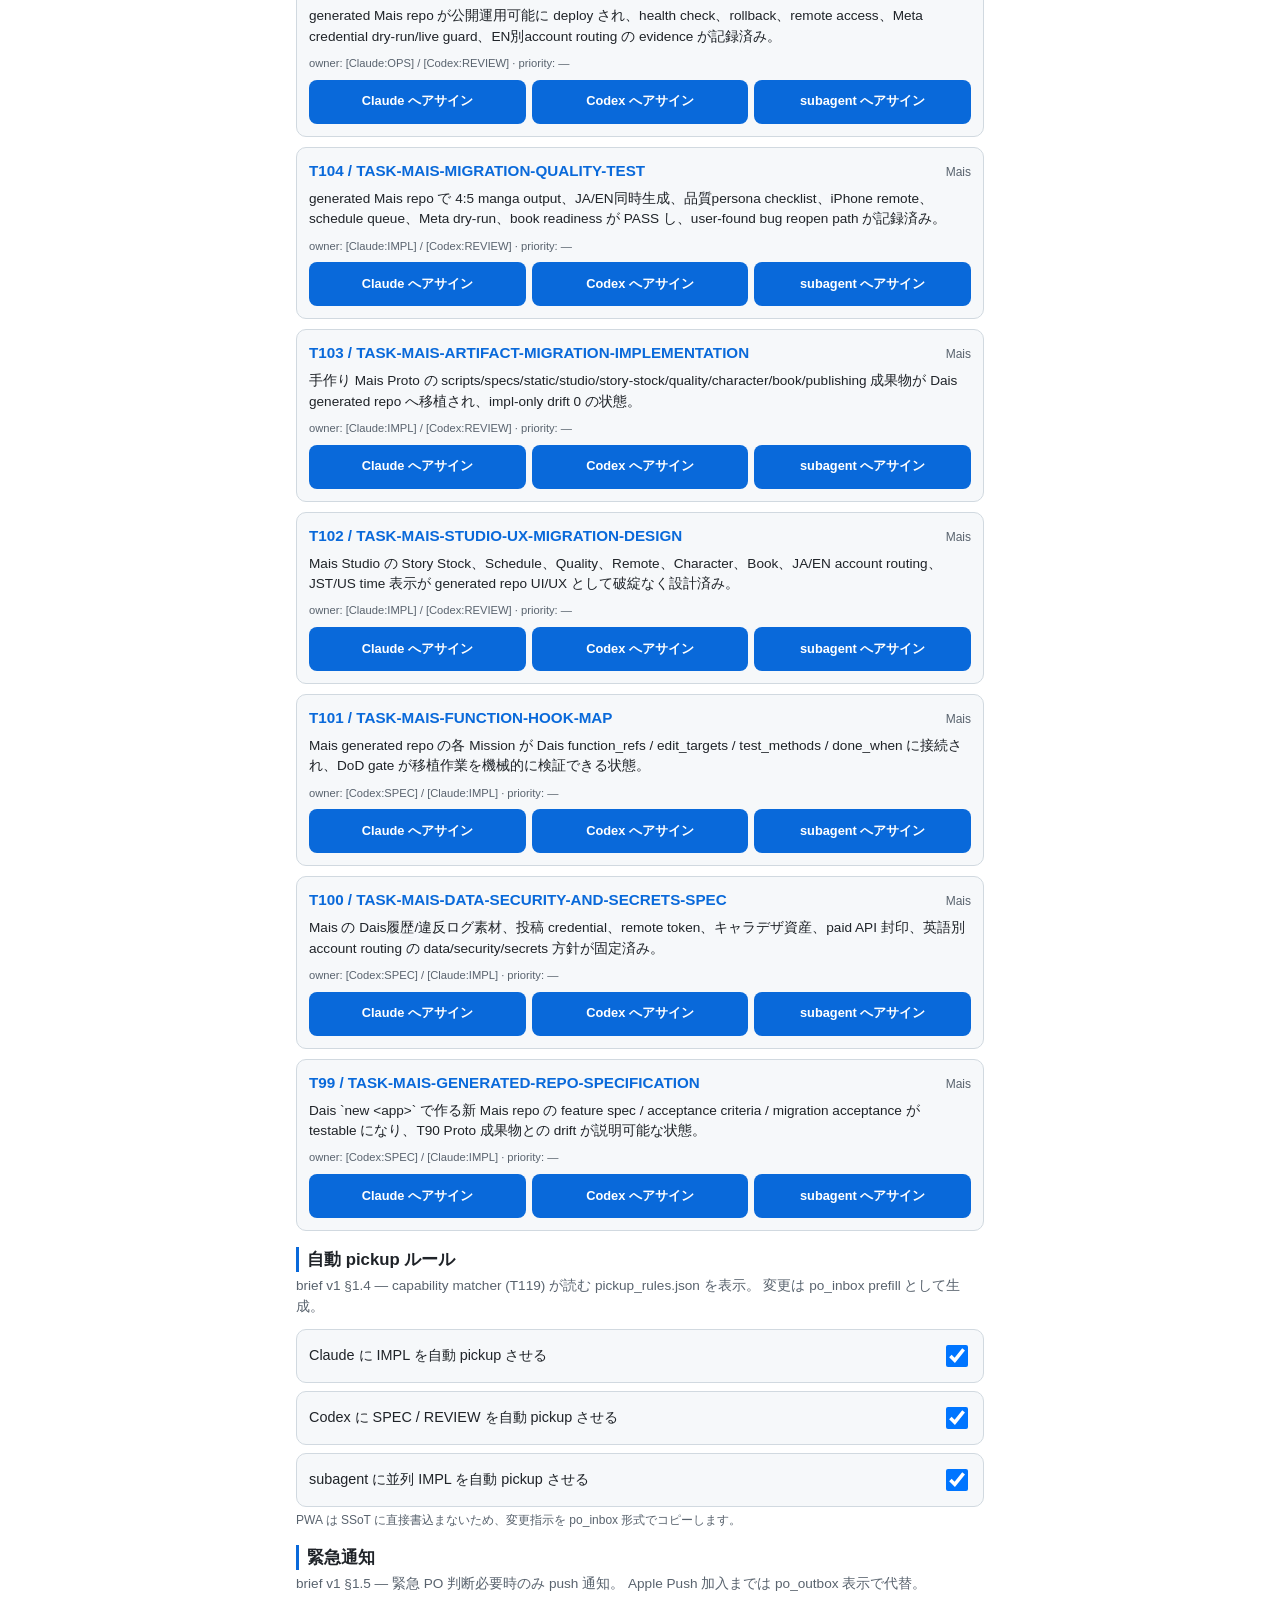
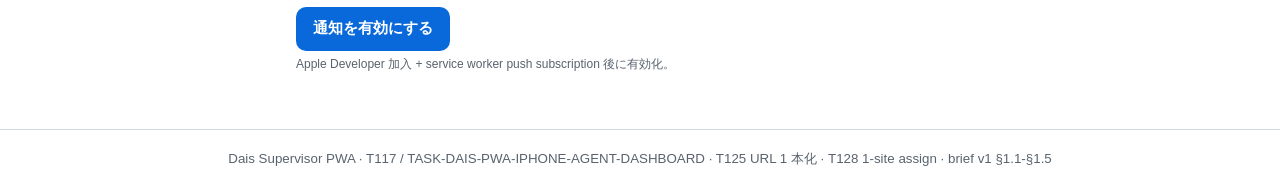
==== commit 32eb90dd: "Publish dev-system status page" ====
--- a/index.html
+++ b/index.html
@@ -80,7 +80,7 @@
       <!-- 各 row は app.js renderProgressBoard() が動的に生成し、 class="task-clickable" -->
       <!-- + role="button" + tabindex="0" + cursor: pointer (style.css) でアサイン可能化 -->
       <h2 class="section-title">クリックでアサイン</h2>
-      <p class="section-desc">QUEUED / IN_PROGRESS / LOCAL_DONE の task を click → 「GitHub Issue で送信」 で 1 タップ assign。重い task は「分解する」から親子タスク化を依頼できます。 DONE は click 対象外。</p>
+      <p class="section-desc">QUEUED / IN_PROGRESS / LOCAL_DONE の task を click → 「GitHub Issue で送信」 で 1 タップ assign。PENDING_CONFIRMATION は「PO 確認済」で Gate G event を生成。重い task は「分解する」から親子タスク化を依頼できます。 DONE は click 対象外。</p>
       <ul class="task-list progress-board-list" id="progress-board-list" aria-live="polite" data-row-role="button" data-row-class="task-clickable" style="cursor: pointer;">
         <li class="empty">読み込み中…</li>
       </ul>
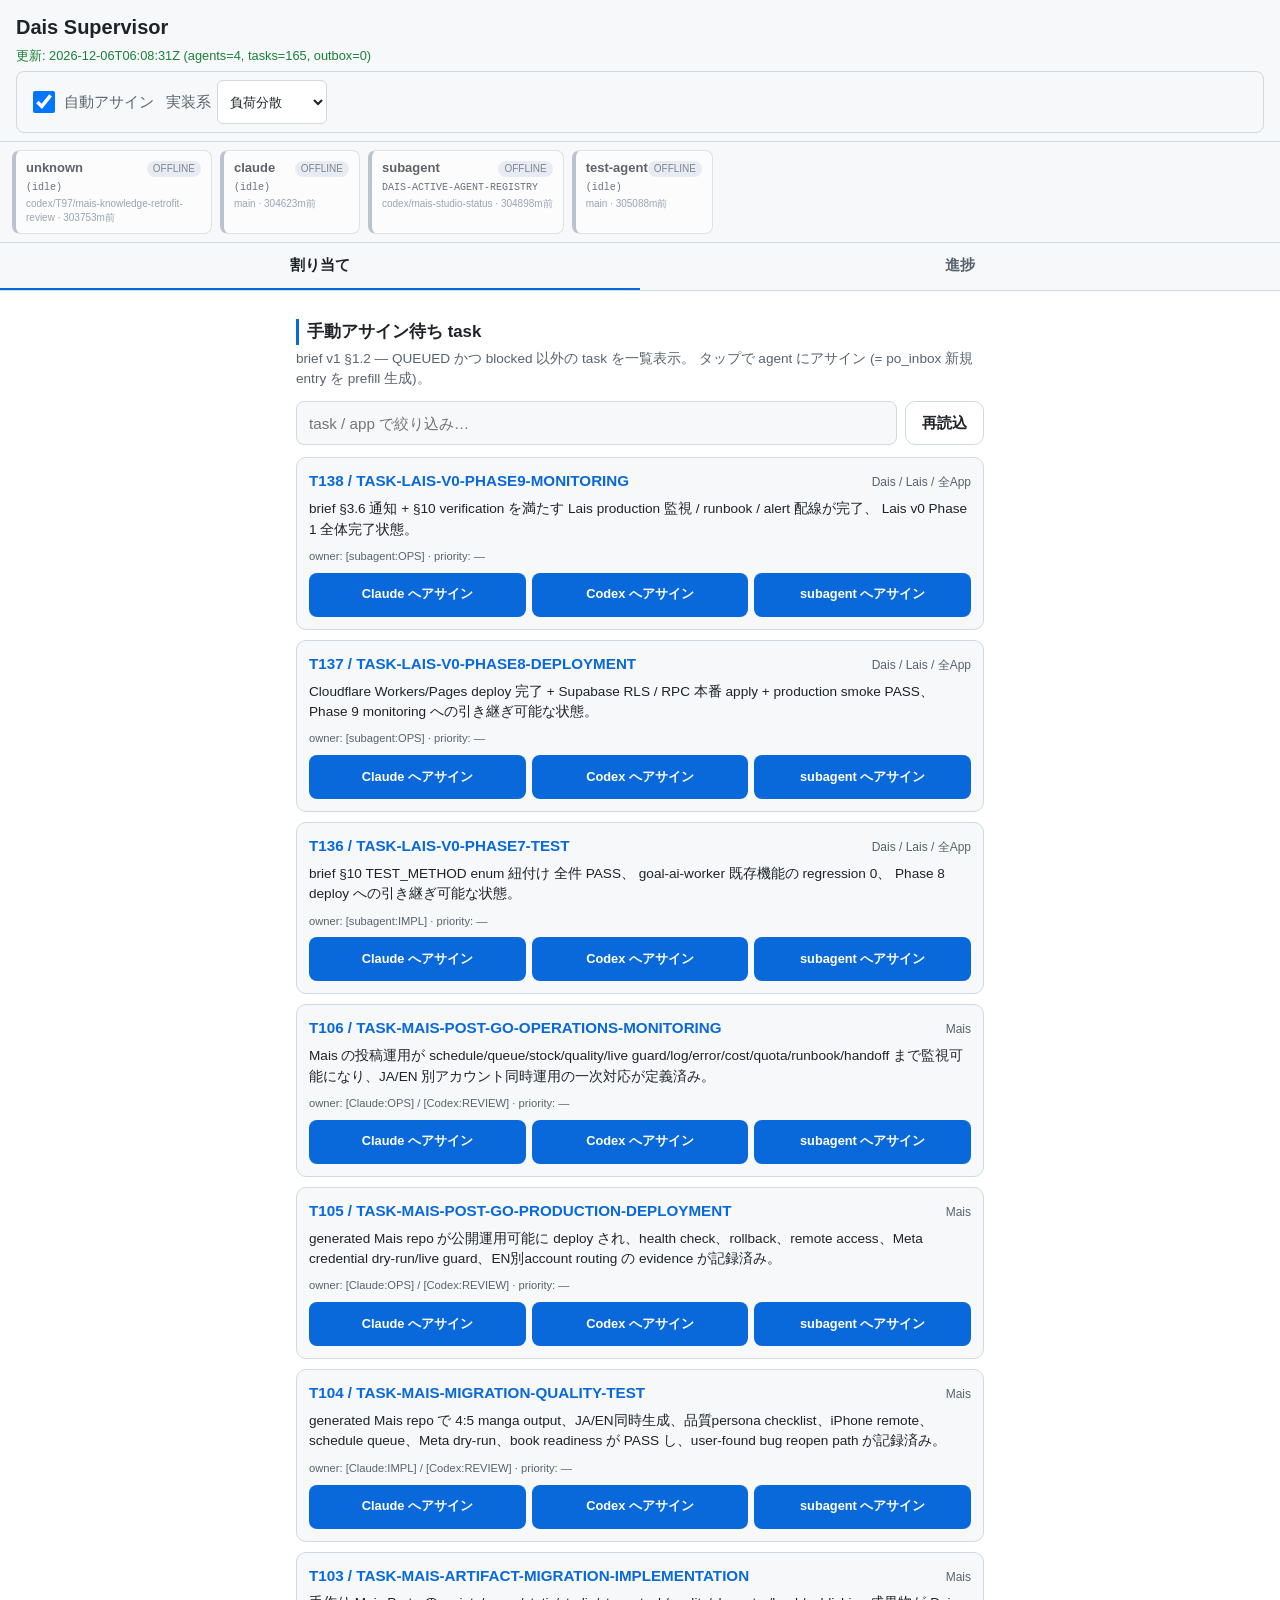
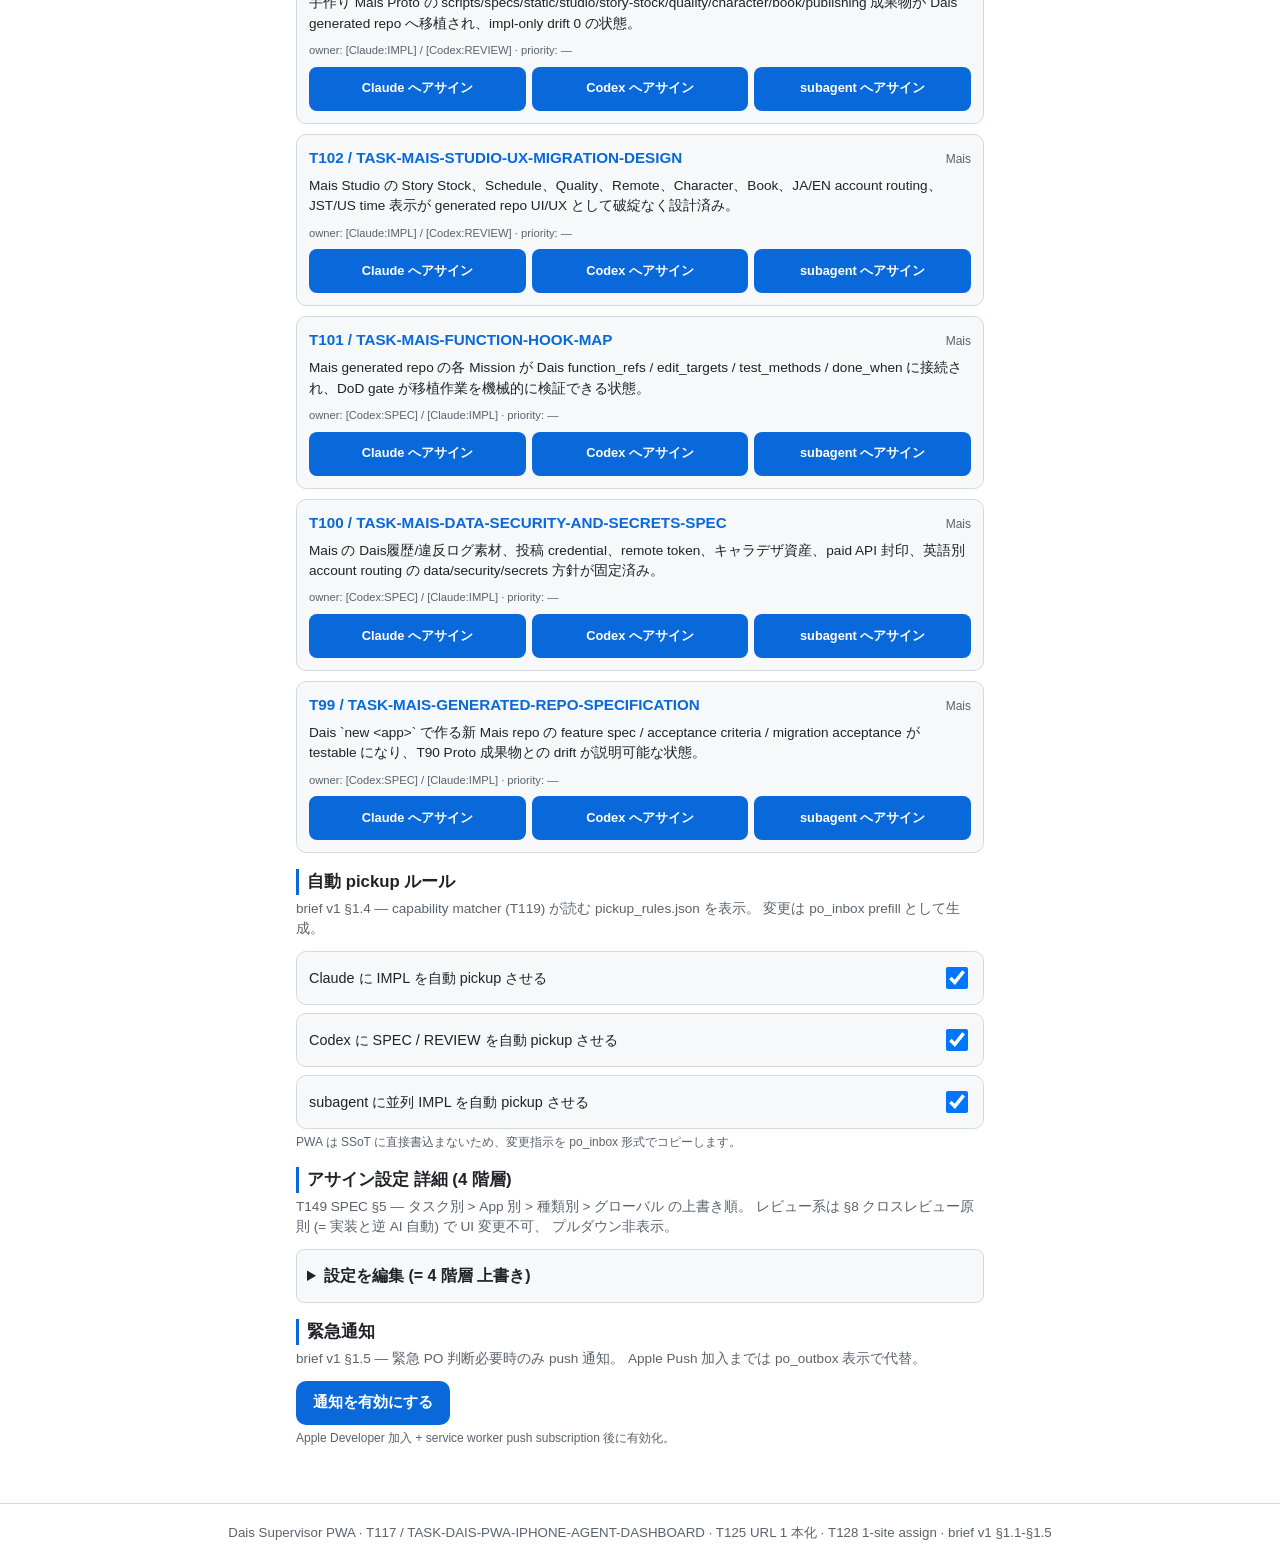
==== commit 07700ae1: "Publish dev-system status page" ====
--- a/index.html
+++ b/index.html
@@ -19,6 +19,23 @@
   <header class="app-header">
     <h1>Dais Supervisor</h1>
     <div class="status-line" id="status-line">起動中…</div>
+    <!-- T172 / TASK-DAIS-ASSIGN-SETTINGS-IMPL (T149 SPEC §3.1 / §4 / §9) -->
+    <!-- ページトップ クイック切替: 自動アサイン ON/OFF + 実装系 default + 未アサイン警告 -->
+    <div class="assign-settings-bar" id="assign-settings-bar" data-section="assign_settings">
+      <label class="assign-settings-toggle-wrap" for="assign-settings-toggle">
+        <input type="checkbox" id="assign-settings-toggle" data-assign-settings="auto_assign_enabled" aria-label="自動アサイン ON/OFF" />
+        <span class="assign-settings-label">自動アサイン</span>
+      </label>
+      <label class="assign-settings-priority-wrap" for="assign-settings-priority">
+        <span class="assign-settings-label">実装系</span>
+        <select id="assign-settings-priority" data-assign-settings="global.impl" aria-label="実装系 priority">
+          <option value="claude_priority">Claude 優先</option>
+          <option value="codex_priority">Codex 優先</option>
+          <option value="load_balance">負荷分散</option>
+        </select>
+      </label>
+      <span class="assign-unassigned-badge" id="assign-unassigned-badge" hidden role="status" aria-live="polite"></span>
+    </div>
   </header>
 
   <!-- 全 agent 状態 strip (常時表示、 PO 質問「active/offline/作業中」 に対応) -->
@@ -64,6 +81,96 @@
       </div>
       <p class="hint">PWA は SSoT に直接書込まないため、変更指示を po_inbox 形式でコピーします。</p>
 
+      <!-- T172 / TASK-DAIS-ASSIGN-SETTINGS-IMPL (T149 SPEC §12.2 / §5 / §8) -->
+      <!-- 設定画面 詳細: 4 階層 (グローバル / App / 種類 / task)、 review はクロスレビュー固定 (UI 非表示)。 -->
+      <h2 class="section-title">アサイン設定 詳細 (4 階層)</h2>
+      <p class="section-desc">T149 SPEC §5 — タスク別 &gt; App 別 &gt; 種類別 &gt; グローバル の上書き順。 レビュー系は §8 クロスレビュー原則 (= 実装と逆 AI 自動) で UI 変更不可、 プルダウン非表示。</p>
+      <details class="assign-settings-detail" id="assign-settings-detail" data-section="assign_settings_detail">
+        <summary>設定を編集 (= 4 階層 上書き)</summary>
+        <div class="assign-settings-grid">
+          <div class="assign-settings-section">
+            <h3>種類別 (= グローバル上書き)</h3>
+            <label>Impl(中)
+              <select data-kind="impl_medium">
+                <option value="">(未指定)</option>
+                <option value="claude_priority">Claude 優先</option>
+                <option value="codex_priority">Codex 優先</option>
+                <option value="load_balance">負荷分散</option>
+              </select>
+            </label>
+            <label>Impl(大)
+              <select data-kind="impl_large">
+                <option value="">(未指定)</option>
+                <option value="claude_priority">Claude 優先</option>
+                <option value="codex_priority">Codex 優先</option>
+                <option value="load_balance">負荷分散</option>
+              </select>
+            </label>
+            <label>OPS
+              <select data-kind="ops">
+                <option value="">(未指定)</option>
+                <option value="claude_priority">Claude 優先</option>
+                <option value="codex_priority">Codex 優先</option>
+                <option value="load_balance">負荷分散</option>
+              </select>
+            </label>
+          </div>
+          <div class="assign-settings-section">
+            <h3>App 別 (= 種類別を上書き)</h3>
+            <label>Lais
+              <select data-app="lais">
+                <option value="">(未指定)</option>
+                <option value="claude_priority">Claude 優先</option>
+                <option value="codex_priority">Codex 優先</option>
+                <option value="load_balance">負荷分散</option>
+              </select>
+            </label>
+            <label>Mais
+              <select data-app="mais">
+                <option value="">(未指定)</option>
+                <option value="claude_priority">Claude 優先</option>
+                <option value="codex_priority">Codex 優先</option>
+                <option value="load_balance">負荷分散</option>
+              </select>
+            </label>
+            <label>Dais
+              <select data-app="dais">
+                <option value="">(未指定)</option>
+                <option value="claude_priority">Claude 優先</option>
+                <option value="codex_priority">Codex 優先</option>
+                <option value="load_balance">負荷分散</option>
+              </select>
+            </label>
+          </div>
+          <div class="assign-settings-section assign-task-override-section">
+            <h3>タスク別 (= App 別を上書き)</h3>
+            <div class="assign-task-override-form">
+              <label>Task ID
+                <input id="assign-settings-task-id" type="text" placeholder="T172 / TASK-..." autocomplete="off" />
+              </label>
+              <label>Priority
+                <select id="assign-settings-task-priority">
+                  <option value="">(未指定)</option>
+                  <option value="claude_priority">Claude 優先</option>
+                  <option value="codex_priority">Codex 優先</option>
+                  <option value="load_balance">負荷分散</option>
+                </select>
+              </label>
+              <button id="assign-settings-task-add" class="ghost-btn" type="button">追加</button>
+            </div>
+            <ul id="assign-settings-task-list" class="assign-task-override-list" aria-live="polite">
+              <li class="empty">タスク別 override なし</li>
+            </ul>
+          </div>
+        </div>
+        <!-- §8 クロスレビュー UI: review プルダウンは存在しないこと自体が仕様。 -->
+        <!-- 既存実装で誤って描画されたら強制非表示にする hidden hook 配備 (= JS が確認)。 -->
+        <div id="assign-settings-review-selector" hidden style="display:none;" data-cross-review-locked="true">
+          <!-- §8 例外なし、 cross_review_locked enum 固定。 UI 上で表示されない。 -->
+        </div>
+        <p class="hint">タスク別 override は localStorage に保存し、PWA から SSoT へは直接書き込みません。 詳細は <code>docs/dais_assign_settings_spec.md</code> §5 / §11.5 階層判定擬似コード。</p>
+      </details>
+
       <h2 class="section-title">緊急通知</h2>
       <p class="section-desc">brief v1 §1.5 — 緊急 PO 判断必要時のみ push 通知。 Apple Push 加入までは po_outbox 表示で代替。</p>
       <button id="push-toggle" class="primary-btn" type="button">通知を有効にする</button>
@@ -123,6 +230,19 @@
         <p class="section-desc">T139 — depends_on / parent_of / parallel_with の Mission 結合と、 critical_input_from で BLOCK 判定 されている task を一覧。 PO 直命 2026-05-09「Task 同士を結ぶ仕組み、 親子 / 並列 OK 一目」 反映。</p>
         <ul class="mission-graph-list" id="mission-graph-list" aria-live="polite">
           <li class="empty">読み込み中…</li>
+        </ul>
+
+        <!-- T163 / TASK-DAIS-PARENT-CHILD-DETECTOR-IMPL -->
+        <!-- 詳細カード「関連 task suggest」 section の anchor。 t_progress.json -->
+        <!-- の各 task entry に projection-only field `parent_child_suggest` が -->
+        <!-- 載り、 app.js renderParentChildSuggestSection() が描画する。 SSoT -->
+        <!-- (Mission Queue / TASK detail) は detector が直接 mutate しない -->
+        <!-- (T148 §4.2 自動書込禁止)。 [Apply] / [Edit] / [Skip] は po_inbox -->
+        <!-- prefill 経由で確定書込する手順を提示する。 -->
+        <h2 class="section-title">関連 task suggest (T148 / parent_child_suggest)</h2>
+        <p class="section-desc">T163 — 6 素性 scoring (= name 前方一致 / changed_files / brief 章 / App+Phase / Jaccard / function_refs) で score &ge; 0.3 の関連 task を suggest。 score 単独で SSoT は更新しません。 Apply / Edit / Skip は po_inbox prefill を生成します。</p>
+        <ul class="parent-child-suggest-list" id="parent-child-suggest-list" aria-live="polite" data-section="parent_child_suggest">
+          <li class="empty">関連 task suggest 読み込み中… (detector 未走査時は空のままです)</li>
         </ul>
       </details>
     </section>
--- a/style.css
+++ b/style.css
@@ -713,3 +713,126 @@
   .edge-critical { background: #742a2a; color: #fed7d7; }
   .edge-clarification { background: #744210; color: #fefcbf; }
 }
+
+/* T172 / TASK-DAIS-ASSIGN-SETTINGS-IMPL (T149 SPEC §3 / §4 / §9 / §12) */
+.assign-settings-bar {
+  display: flex;
+  align-items: center;
+  gap: 12px;
+  flex-wrap: wrap;
+  padding: 8px 12px;
+  background: var(--bg-elev);
+  border: 1px solid var(--border);
+  border-radius: 8px;
+  margin: 6px 0 0 0;
+  font-size: 0.95rem;
+}
+.assign-settings-toggle-wrap,
+.assign-settings-priority-wrap {
+  display: inline-flex;
+  align-items: center;
+  gap: 6px;
+}
+.assign-settings-toggle-wrap input[type="checkbox"] {
+  width: 22px; height: 22px;
+}
+.assign-settings-priority-wrap select {
+  min-height: var(--tap-min);
+  padding: 4px 8px;
+  border-radius: 6px;
+  border: 1px solid var(--border);
+  background: var(--bg);
+  color: var(--fg);
+}
+.assign-settings-label { color: var(--fg-muted); }
+.assign-unassigned-badge {
+  margin-left: auto;
+  padding: 4px 10px;
+  border-radius: 999px;
+  font-weight: 600;
+  font-size: 0.85rem;
+  border: 1px solid var(--border);
+}
+.assign-unassigned-badge.badge-yellow { background: var(--warn); color: #1f1300; }
+.assign-unassigned-badge.badge-red { background: var(--danger); color: #fff; }
+.assign-settings-detail {
+  margin: 12px 0;
+  padding: 8px 10px;
+  background: var(--bg-elev);
+  border: 1px solid var(--border);
+  border-radius: 8px;
+}
+.assign-settings-detail summary {
+  cursor: pointer;
+  padding: 6px 0;
+  font-weight: 600;
+}
+.assign-settings-grid {
+  display: grid;
+  grid-template-columns: 1fr;
+  gap: 12px;
+  margin-top: 8px;
+}
+@media (min-width: 600px) {
+  .assign-settings-grid { grid-template-columns: 1fr 1fr; }
+}
+.assign-settings-section h3 {
+  margin: 4px 0;
+  font-size: 1rem;
+  color: var(--fg-muted);
+}
+.assign-settings-section label {
+  display: flex;
+  flex-direction: column;
+  gap: 4px;
+  margin: 6px 0;
+}
+.assign-settings-section select,
+.assign-settings-section input[type="text"] {
+  min-height: var(--tap-min);
+  padding: 4px 8px;
+  border-radius: 6px;
+  border: 1px solid var(--border);
+  background: var(--bg);
+  color: var(--fg);
+}
+.assign-task-override-form {
+  display: grid;
+  grid-template-columns: 1fr;
+  gap: 8px;
+}
+.assign-task-override-form button {
+  min-height: var(--tap-min);
+  align-self: end;
+}
+.assign-task-override-list {
+  list-style: none;
+  margin: 8px 0 0 0;
+  padding: 0;
+  display: grid;
+  gap: 6px;
+}
+.assign-task-override-item {
+  display: flex;
+  align-items: center;
+  justify-content: space-between;
+  gap: 8px;
+  padding: 6px 8px;
+  border: 1px solid var(--border);
+  border-radius: 6px;
+  background: var(--bg);
+}
+.assign-task-override-item button {
+  min-height: 32px;
+}
+@media (min-width: 760px) {
+  .assign-task-override-form {
+    grid-template-columns: 1fr 1fr auto;
+  }
+}
+/* §8 クロスレビュー UI 強制 非表示 (= cross_review_locked) */
+#assign-settings-review-selector,
+[data-cross-review-locked="true"] {
+  display: none !important;
+  visibility: hidden;
+}
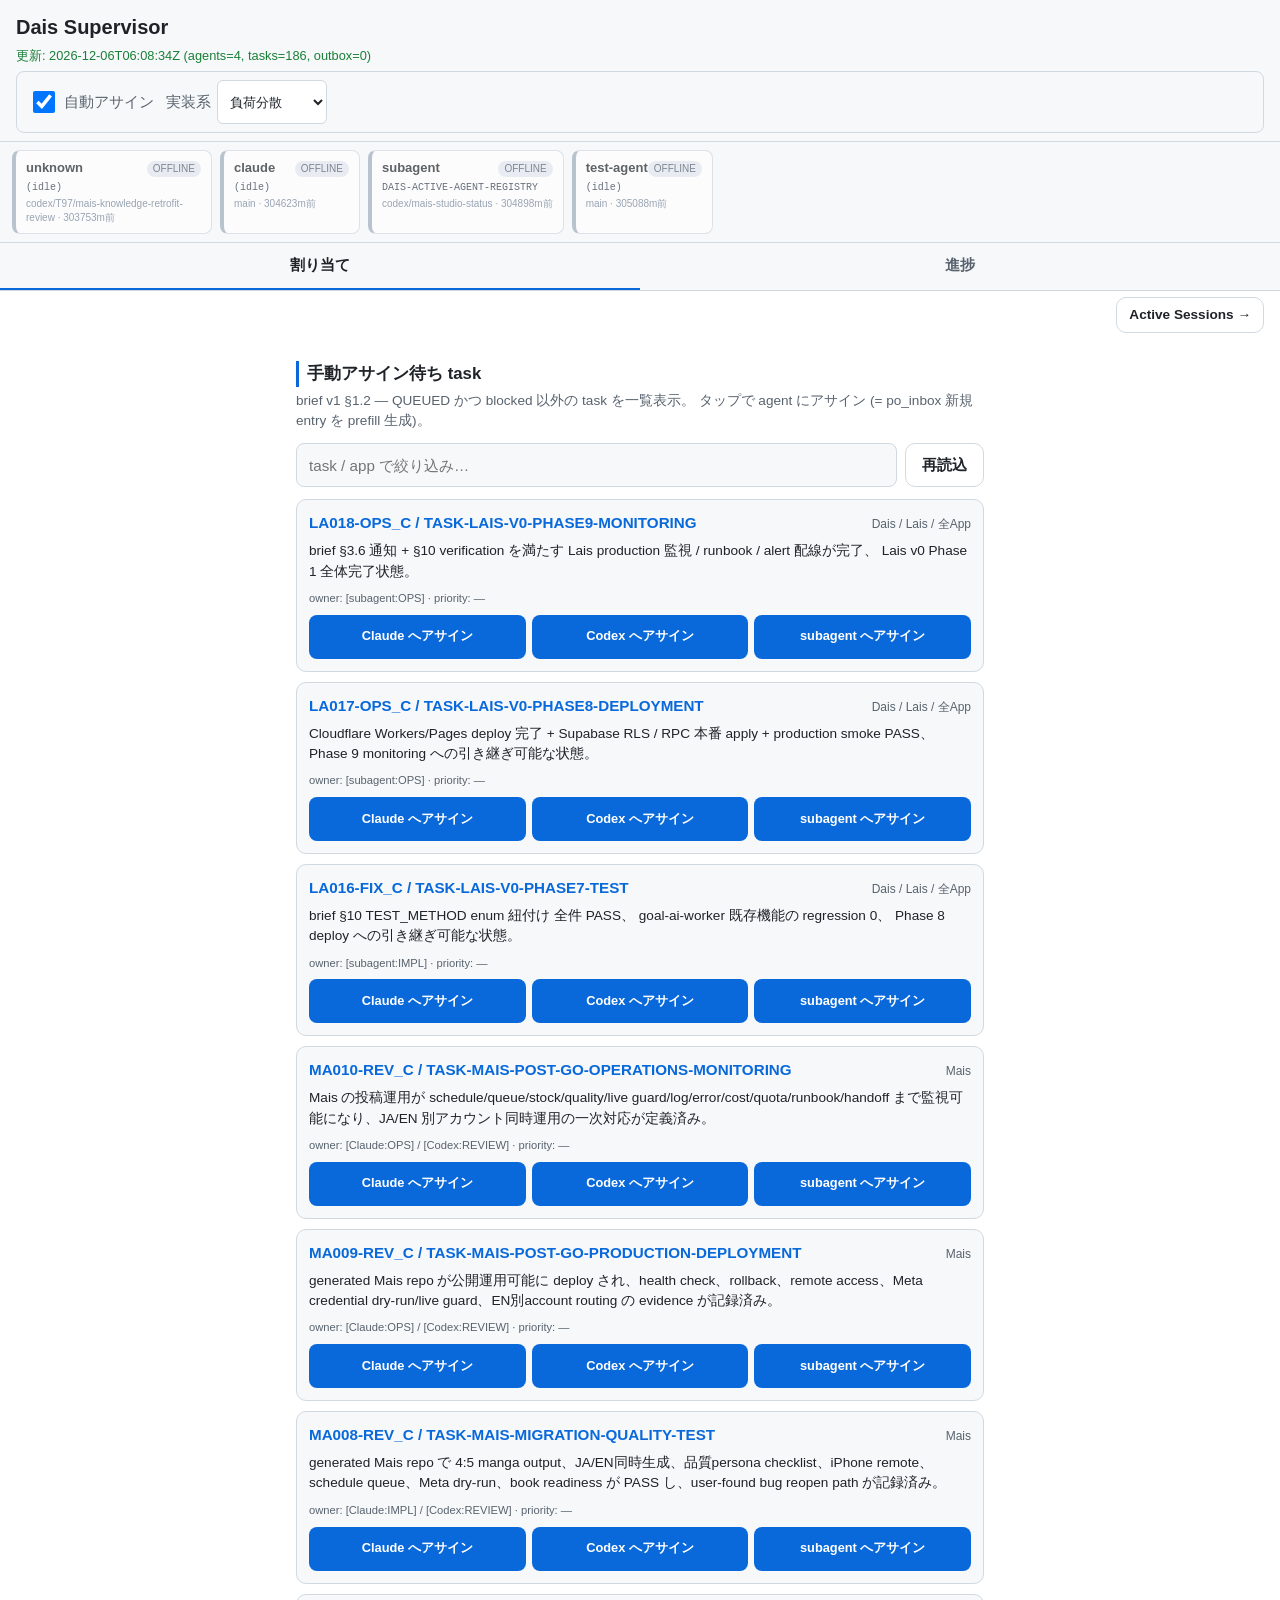
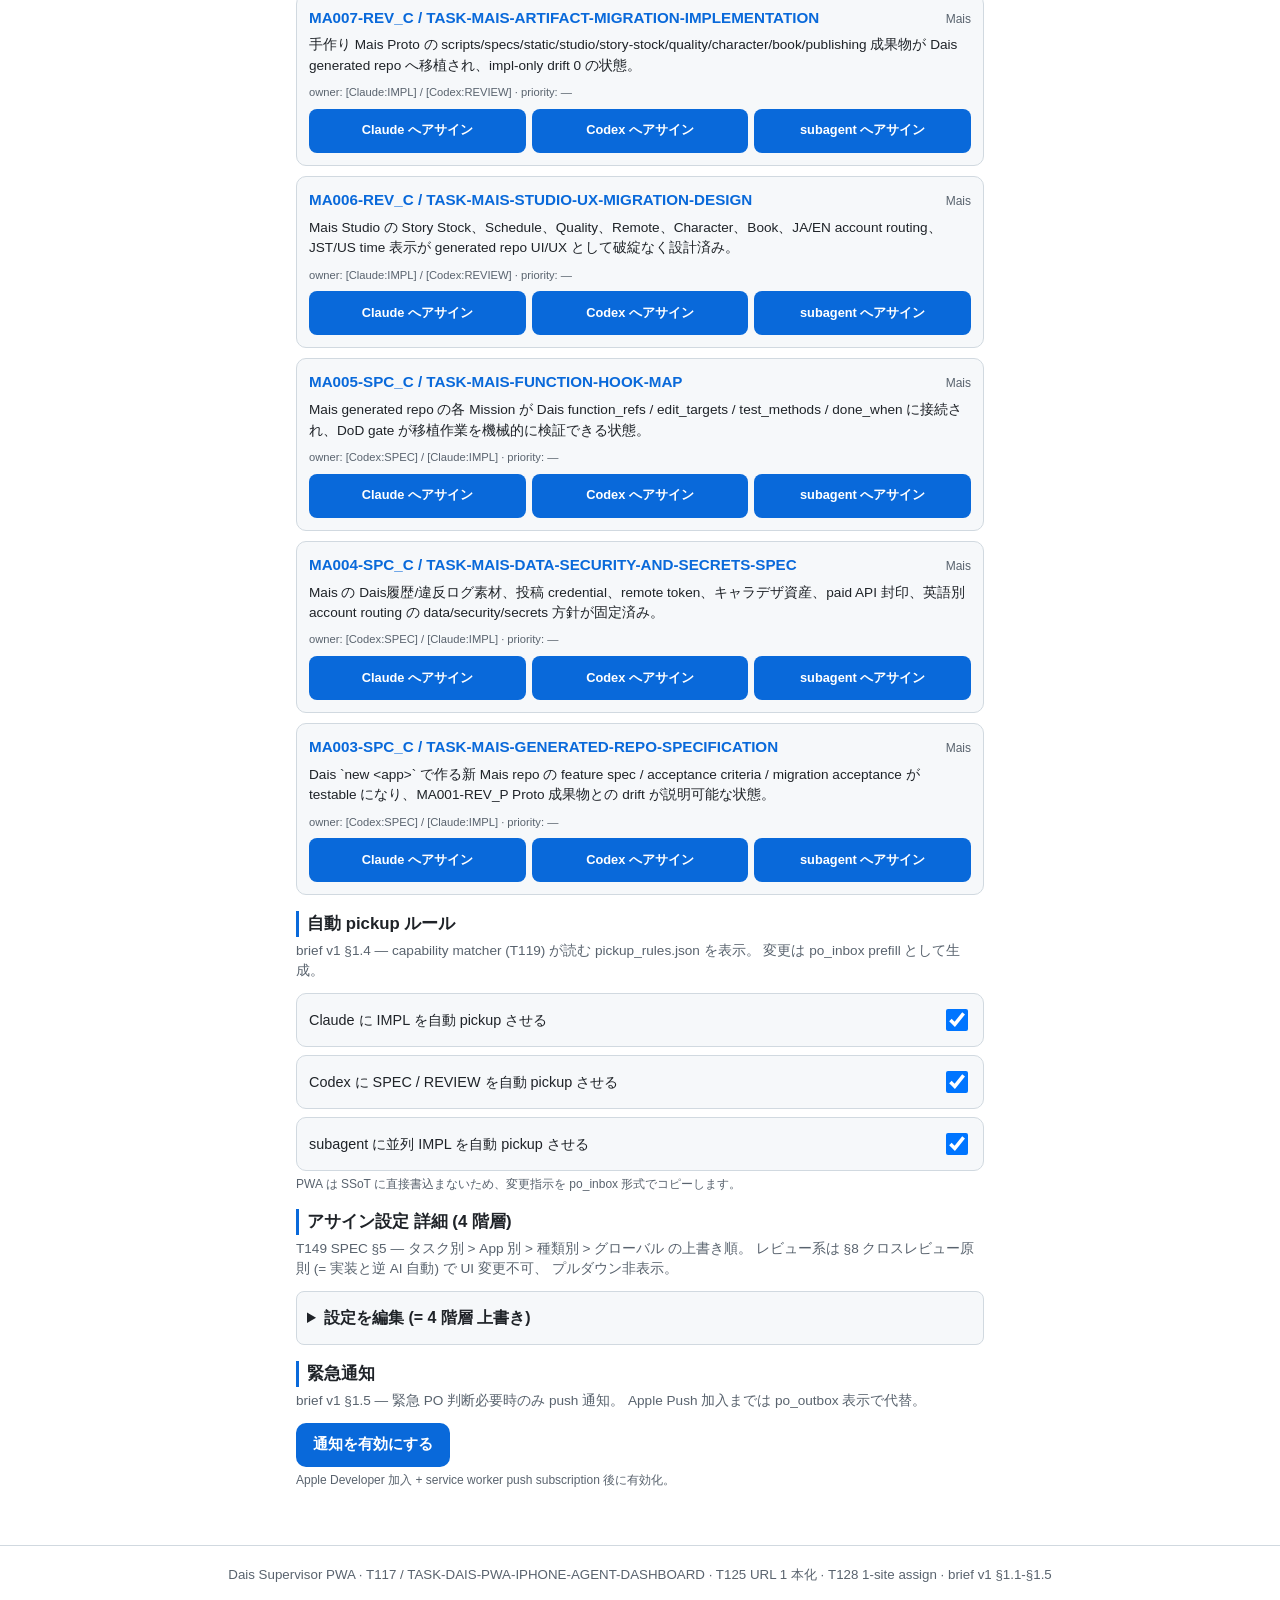
==== commit 63dd7701: "Publish dev-system status page" ====
--- a/index.html
+++ b/index.html
@@ -48,6 +48,15 @@
     <button class="tab-btn" role="tab" aria-selected="false" aria-controls="tab-progress" data-tab="progress" id="tabbtn-progress">進捗</button>
   </nav>
 
+  <!-- P1-T1 / DA141-INF_P / TASK-DAIS-PHASE1-T1-PWS-ACTIVE-SESSIONS
+       Active Sessions Panel (= 16-32 agent の claim / branch / worktree /
+       heartbeat freshness / 重複 claim を表示する別 page) への navigation。 -->
+  <nav class="active-sessions-nav-link" aria-label="Active Sessions">
+    <a class="ghost-btn" href="./active-sessions.html" id="nav-active-sessions">
+      Active Sessions →
+    </a>
+  </nav>
+
   <main class="tab-content">
     <!-- ============================================================ -->
     <!-- タブ 1: 割り当て -->
--- a/style.css
+++ b/style.css
@@ -836,3 +836,213 @@
   display: none !important;
   visibility: hidden;
 }
+
+/* ─────────────────────────────────────────────────────────────────────────
+ * P1-T1 / DA141-INF_P / TASK-DAIS-PHASE1-T1-PWS-ACTIVE-SESSIONS
+ * Active Sessions Panel (= docs/pwa/active-sessions.html + active-sessions.js)
+ *
+ * Goals:
+ *   - 16-32 agent rows fit without UI breakage
+ *   - heartbeat freshness: green (.hb-fresh) / yellow (.hb-stale) / red (.hb-dead)
+ *   - duplicate-claim warning bar (.active-sessions-warn)
+ *   - mobile breakpoint @ 640px → table collapses to stacked cards
+ * ───────────────────────────────────────────────────────────────────────── */
+
+.active-sessions-nav-link {
+  display: flex;
+  justify-content: flex-end;
+  padding: 6px 16px 0;
+}
+.active-sessions-nav-link .ghost-btn {
+  text-decoration: none;
+  display: inline-flex;
+  align-items: center;
+  font-size: 0.85rem;
+  padding: 6px 12px;
+  min-height: 36px;
+}
+
+.active-sessions-nav {
+  display: flex;
+  gap: 8px;
+  margin-top: 6px;
+  flex-wrap: wrap;
+}
+.active-sessions-nav .ghost-btn {
+  text-decoration: none;
+  display: inline-flex;
+  align-items: center;
+  font-size: 0.85rem;
+  padding: 6px 10px;
+  min-height: 36px;
+}
+
+.active-sessions-main {
+  padding: 12px 16px 32px;
+  max-width: 1100px;
+  margin: 0 auto;
+}
+
+.active-sessions-summary {
+  display: grid;
+  grid-template-columns: repeat(5, 1fr);
+  gap: 8px;
+  margin-bottom: 12px;
+}
+.active-sessions-summary .kpi-num {
+  color: var(--accent);
+  font-size: 1.4rem;
+}
+.active-sessions-summary .kpi-num.kpi-fresh { color: var(--ok); }
+.active-sessions-summary .kpi-num.kpi-stale { color: var(--warn); }
+.active-sessions-summary .kpi-num.kpi-dead  { color: var(--danger); }
+.active-sessions-summary .kpi-num.kpi-dup   { color: var(--warn); }
+
+.active-sessions-controls {
+  display: flex;
+  gap: 8px;
+  margin: 0 0 10px;
+}
+.active-sessions-controls input[type="search"] {
+  flex: 1;
+  min-height: var(--tap-min);
+  padding: 8px 12px;
+  background: var(--bg-elev);
+  color: var(--fg);
+  border: 1px solid var(--border);
+  border-radius: 8px;
+  font-size: 0.95rem;
+  font-family: inherit;
+}
+.active-sessions-controls input[type="search"]:focus {
+  outline: 2px solid var(--accent);
+  outline-offset: -1px;
+}
+
+.active-sessions-warn {
+  background: rgba(210, 153, 34, 0.18);
+  border: 1px solid var(--warn);
+  color: var(--fg);
+  padding: 8px 12px;
+  border-radius: 8px;
+  font-size: 0.85rem;
+  margin: 0 0 10px;
+}
+.active-sessions-warn[hidden] { display: none; }
+
+.active-sessions-table-wrap {
+  border: 1px solid var(--border);
+  border-radius: 10px;
+  overflow: hidden;
+  background: var(--bg-elev);
+}
+
+.active-sessions-table {
+  width: 100%;
+  border-collapse: collapse;
+  font-size: 0.85rem;
+}
+.active-sessions-table thead th {
+  text-align: left;
+  background: var(--bg);
+  color: var(--fg-muted);
+  font-weight: 600;
+  font-size: 0.75rem;
+  text-transform: uppercase;
+  letter-spacing: 0.04em;
+  padding: 8px 10px;
+  border-bottom: 1px solid var(--border);
+  position: sticky;
+  top: 0;
+  z-index: 1;
+}
+.active-sessions-table tbody td {
+  padding: 8px 10px;
+  border-bottom: 1px solid var(--border);
+  vertical-align: top;
+  word-break: break-word;
+}
+.active-sessions-table tbody tr:last-child td { border-bottom: 0; }
+.active-sessions-table tbody tr.active-session-row { transition: background 0.12s ease; }
+.active-sessions-table tbody tr.active-session-row:hover {
+  background: rgba(47, 129, 247, 0.06);
+}
+
+.active-sessions-table .cell-agent { font-weight: 700; }
+.active-sessions-table .cell-task,
+.active-sessions-table .cell-branch,
+.active-sessions-table .cell-worktree,
+.active-sessions-table .cell-hb {
+  font-family: ui-monospace, "SF Mono", Menlo, monospace;
+  font-size: 0.78rem;
+  color: var(--fg-muted);
+}
+.active-sessions-table .cell-age {
+  font-variant-numeric: tabular-nums;
+  white-space: nowrap;
+}
+.active-sessions-empty {
+  text-align: center;
+  color: var(--fg-muted);
+  padding: 16px;
+  font-size: 0.9rem;
+}
+
+/* Heartbeat freshness color classes — matched 1:1 to active-sessions.js. */
+.dot {
+  display: inline-block;
+  width: 10px;
+  height: 10px;
+  border-radius: 50%;
+  vertical-align: baseline;
+  margin-right: 2px;
+}
+.dot-fresh { background: var(--ok); }
+.dot-stale { background: var(--warn); }
+.dot-dead  { background: var(--danger); }
+.dot-unknown { background: var(--fg-muted); }
+
+.active-session-row.hb-fresh { border-left: 3px solid var(--ok); }
+.active-session-row.hb-stale { border-left: 3px solid var(--warn); }
+.active-session-row.hb-dead  { border-left: 3px solid var(--danger); }
+.active-session-row.hb-unknown { border-left: 3px solid var(--fg-muted); }
+
+.active-session-row.row-dup {
+  background: rgba(210, 153, 34, 0.10);
+}
+.active-session-row.row-dup .cell-task::after {
+  content: ' ⚠ dup';
+  color: var(--warn);
+  font-weight: 700;
+}
+
+/* Mobile breakpoint: collapse the table to stacked cards (one row per card). */
+@media (max-width: 640px) {
+  .active-sessions-summary {
+    grid-template-columns: repeat(3, 1fr);
+  }
+  .active-sessions-table thead { display: none; }
+  .active-sessions-table,
+  .active-sessions-table tbody,
+  .active-sessions-table tr,
+  .active-sessions-table td {
+    display: block;
+    width: 100%;
+  }
+  .active-sessions-table tbody tr {
+    border-bottom: 1px solid var(--border);
+    padding: 8px 12px;
+  }
+  .active-sessions-table tbody td {
+    padding: 4px 0;
+    border: 0;
+  }
+  .active-sessions-table tbody td::before {
+    content: attr(data-label) ': ';
+    font-size: 0.7rem;
+    color: var(--fg-muted);
+    text-transform: uppercase;
+    letter-spacing: 0.04em;
+    margin-right: 6px;
+  }
+}
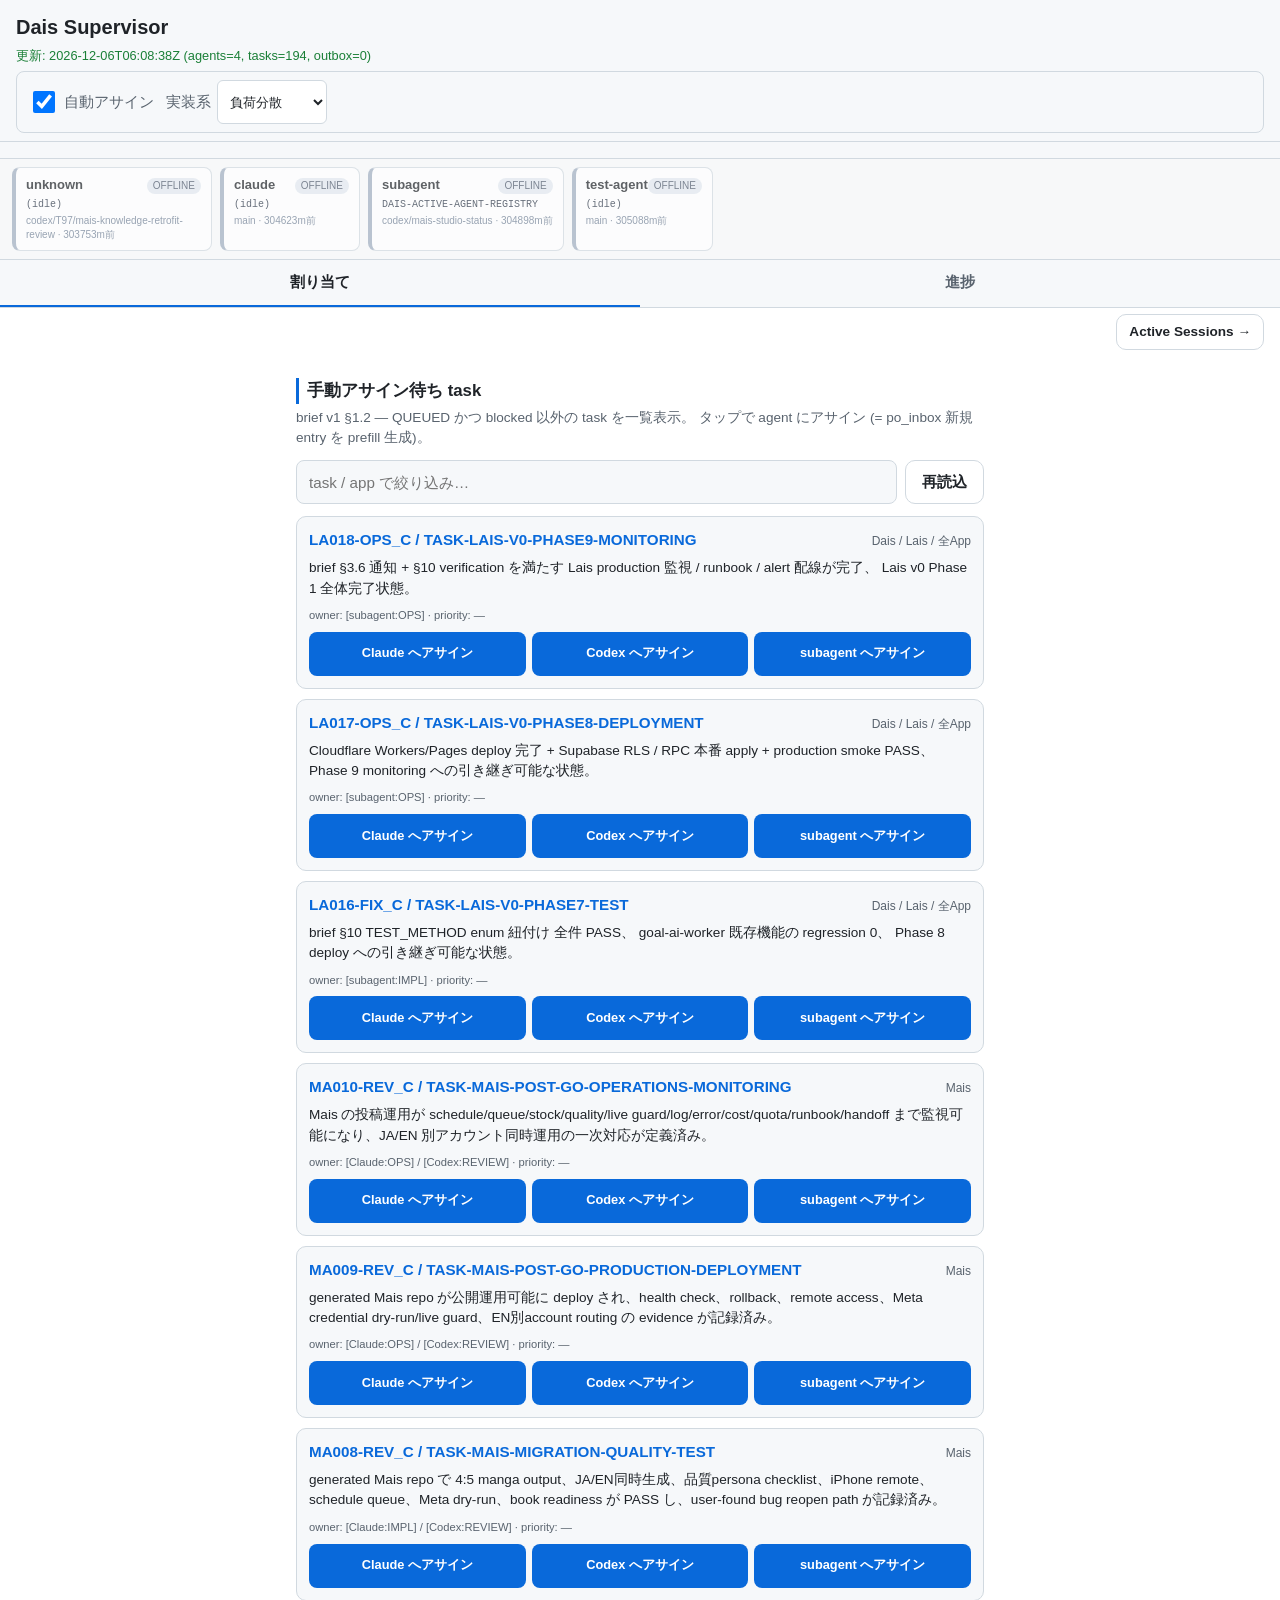
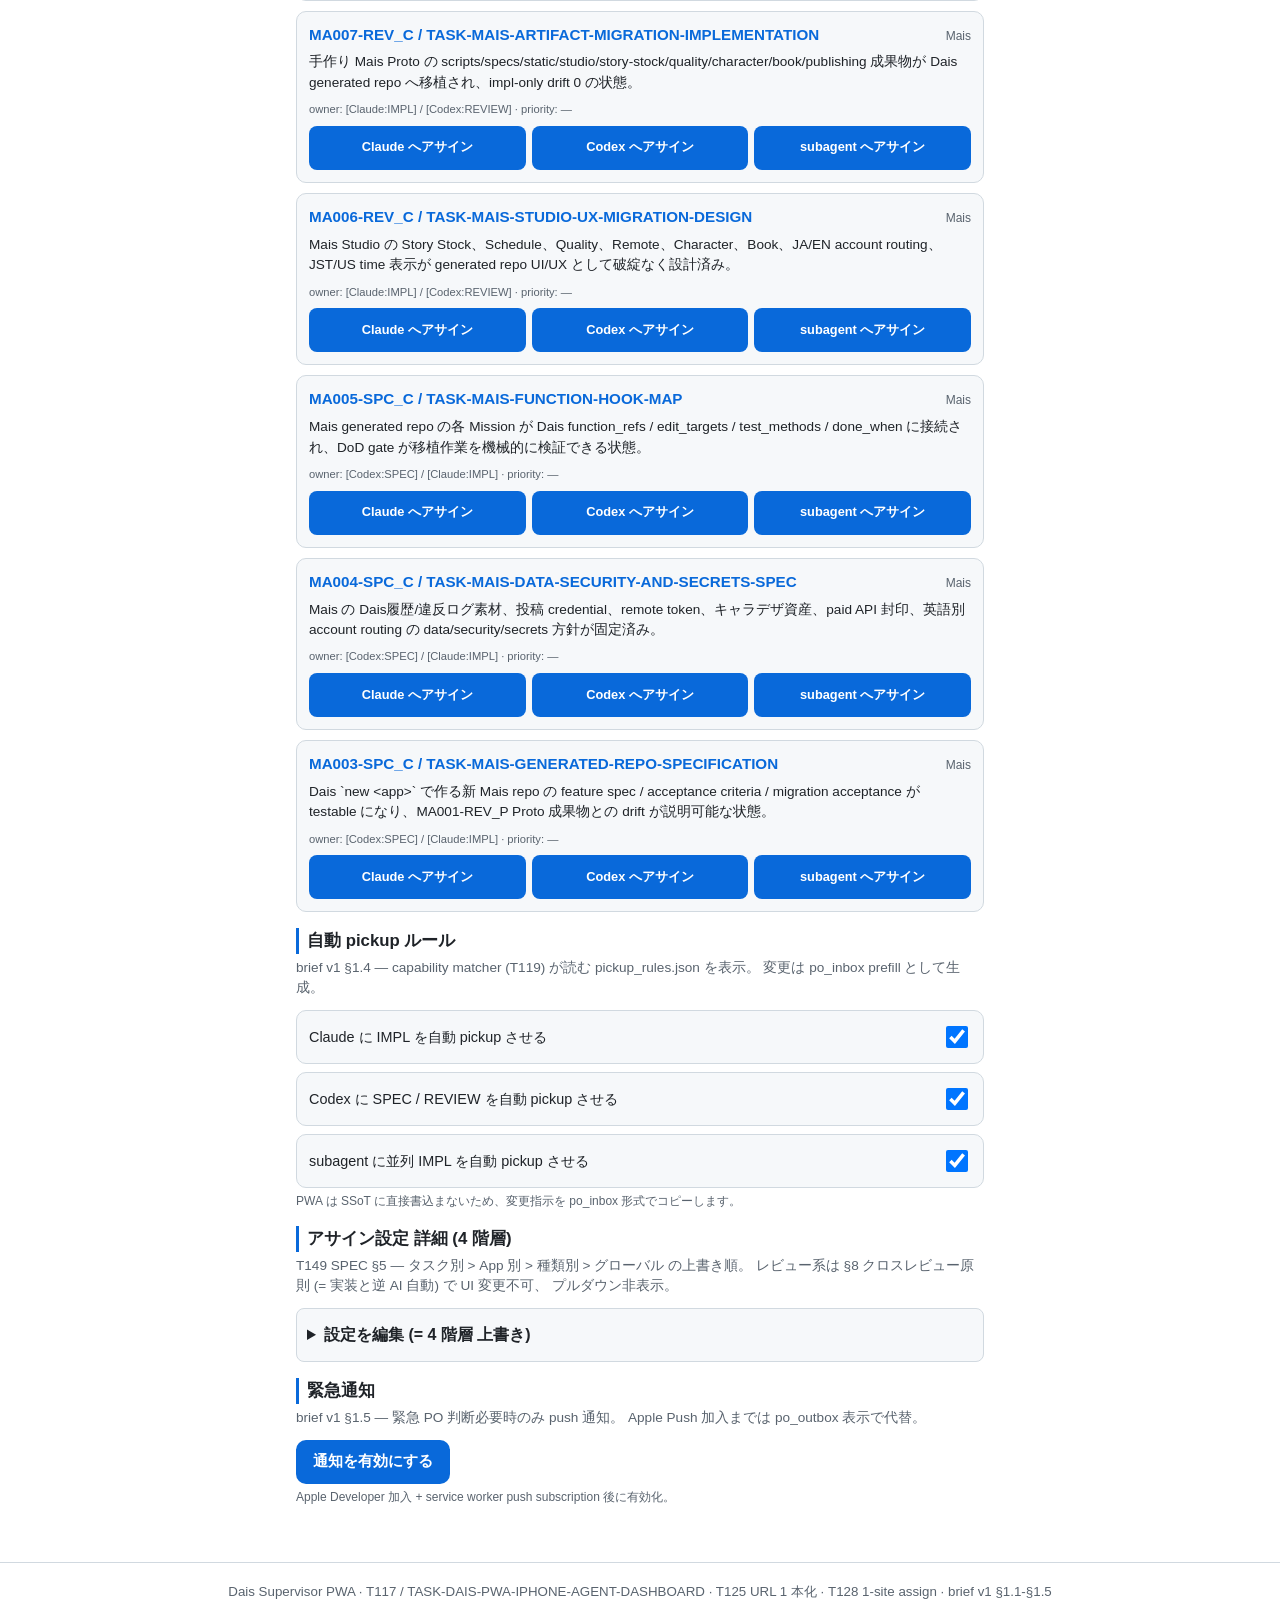
==== commit c651b974: "Publish dev-system status page" ====
--- a/index.html
+++ b/index.html
@@ -38,6 +38,12 @@
     </div>
   </header>
 
+  <!-- P1-T3 / DA150-INF_P / TASK-DAIS-PHASE1-T3-PWS-APP-FILTER:
+       App prefix filter chips (DA / LA / MA + すべて). 状態は ?app= URL +
+       localStorage で全 PWS page を横断して保持される。 docs/pwa/app-filter.js
+       が render + persist。 デフォルトは「すべて」 = ALL_APPS sentinel。 -->
+  <div class="app-filter" id="index-app-filter" role="tablist" aria-label="app filter"></div>
+
   <!-- 全 agent 状態 strip (常時表示、 PO 質問「active/offline/作業中」 に対応) -->
   <section class="agent-strip" id="agent-strip" aria-label="Agent 状態 一覧">
     <div class="agent-strip-loading">agent 状態 読み込み中…</div>
@@ -276,6 +282,49 @@
     <small>Dais Supervisor PWA · T117 / TASK-DAIS-PWA-IPHONE-AGENT-DASHBOARD · T125 URL 1 本化 · T128 1-site assign · brief v1 §1.1-§1.5</small>
   </footer>
 
+  <script src="./app-filter.js" defer></script>
   <script src="./app.js" defer></script>
+  <script>
+    // P1-T3 inline boot: render the chip strip on index.html and re-render
+    // task / agent lists when the user toggles. We do not modify app.js itself
+    // — instead we hook into its existing renderProgressBoard / agent-strip
+    // refresh by triggering a synthetic reload via dispatching a 'click' on
+    // the existing refresh button when present, otherwise falling back to a
+    // window event app.js can listen for.
+    (function () {
+      'use strict';
+      if (typeof document === 'undefined' || !window.PwsAppFilter) return;
+      function init() {
+        try {
+          var f = window.PwsAppFilter;
+          function notify() {
+            try {
+              window.dispatchEvent(new CustomEvent('pws:app-filter-changed', {
+                detail: { app: f.getActiveApp() },
+              }));
+            } catch (_) { /* swallow */ }
+          }
+          function reapplyChips() {
+            f.renderFilterChips('index-app-filter', f.getActiveApp(), function (a) {
+              f.setActiveApp(a);
+              notify();
+              reapplyChips();
+            });
+          }
+          f.ensureFilterChipBar({
+            containerId: 'index-app-filter',
+            mainSelector: 'body',
+            onChange: function (app) { f.setActiveApp(app); notify(); reapplyChips(); },
+          });
+          reapplyChips();
+        } catch (_) { /* swallow */ }
+      }
+      if (document.readyState === 'loading') {
+        document.addEventListener('DOMContentLoaded', init);
+      } else {
+        init();
+      }
+    })();
+  </script>
 </body>
 </html>
--- a/style.css
+++ b/style.css
@@ -1046,3 +1046,68 @@
     margin-right: 6px;
   }
 }
+
+/* ────────────────────────────────────────────────────────────────────────────
+ * P1-T3 / DA150-INF_P / TASK-DAIS-PHASE1-T3-PWS-APP-FILTER
+ * App prefix filter chip strip (shared across active-sessions / parent-child /
+ * index pages). Vanilla CSS, framework-free, mobile-first.
+ *
+ *   .app-filter             - flex container, wraps to multi-row at <=640px
+ *   .app-filter-chip        - single chip button (DA / LA / MA / すべて)
+ *   .app-filter-chip.active - currently selected chip (= active app prefix)
+ *
+ * Reuses the existing ghost-btn min tap size + accent color tokens.
+ * ──────────────────────────────────────────────────────────────────────────── */
+
+.app-filter {
+  display: flex;
+  flex-wrap: wrap;
+  gap: 6px;
+  padding: 8px 12px;
+  align-items: center;
+  background: var(--bg-elev);
+  border-bottom: 1px solid var(--border);
+}
+
+.app-filter-chip {
+  min-height: var(--tap-min);
+  padding: 6px 14px;
+  border-radius: 999px;
+  border: 1px solid var(--border);
+  background: transparent;
+  color: var(--fg);
+  font-family: inherit;
+  font-size: 0.92rem;
+  font-weight: 600;
+  cursor: pointer;
+  line-height: 1;
+}
+
+.app-filter-chip:focus-visible {
+  outline: 2px solid var(--accent);
+  outline-offset: 2px;
+}
+
+.app-filter-chip.active {
+  background: var(--accent);
+  color: #ffffff;
+  border-color: var(--accent);
+}
+
+.app-filter-chip:active {
+  background: var(--bg-elev);
+}
+
+/* Mobile breakpoint: chips wrap onto 2 rows and shrink slightly so the row
+ * remains thumb-friendly even on a narrow iPhone screen. */
+@media (max-width: 640px) {
+  .app-filter {
+    padding: 6px 10px;
+    gap: 4px;
+  }
+  .app-filter-chip {
+    padding: 6px 10px;
+    font-size: 0.85rem;
+    flex: 0 1 auto;
+  }
+}
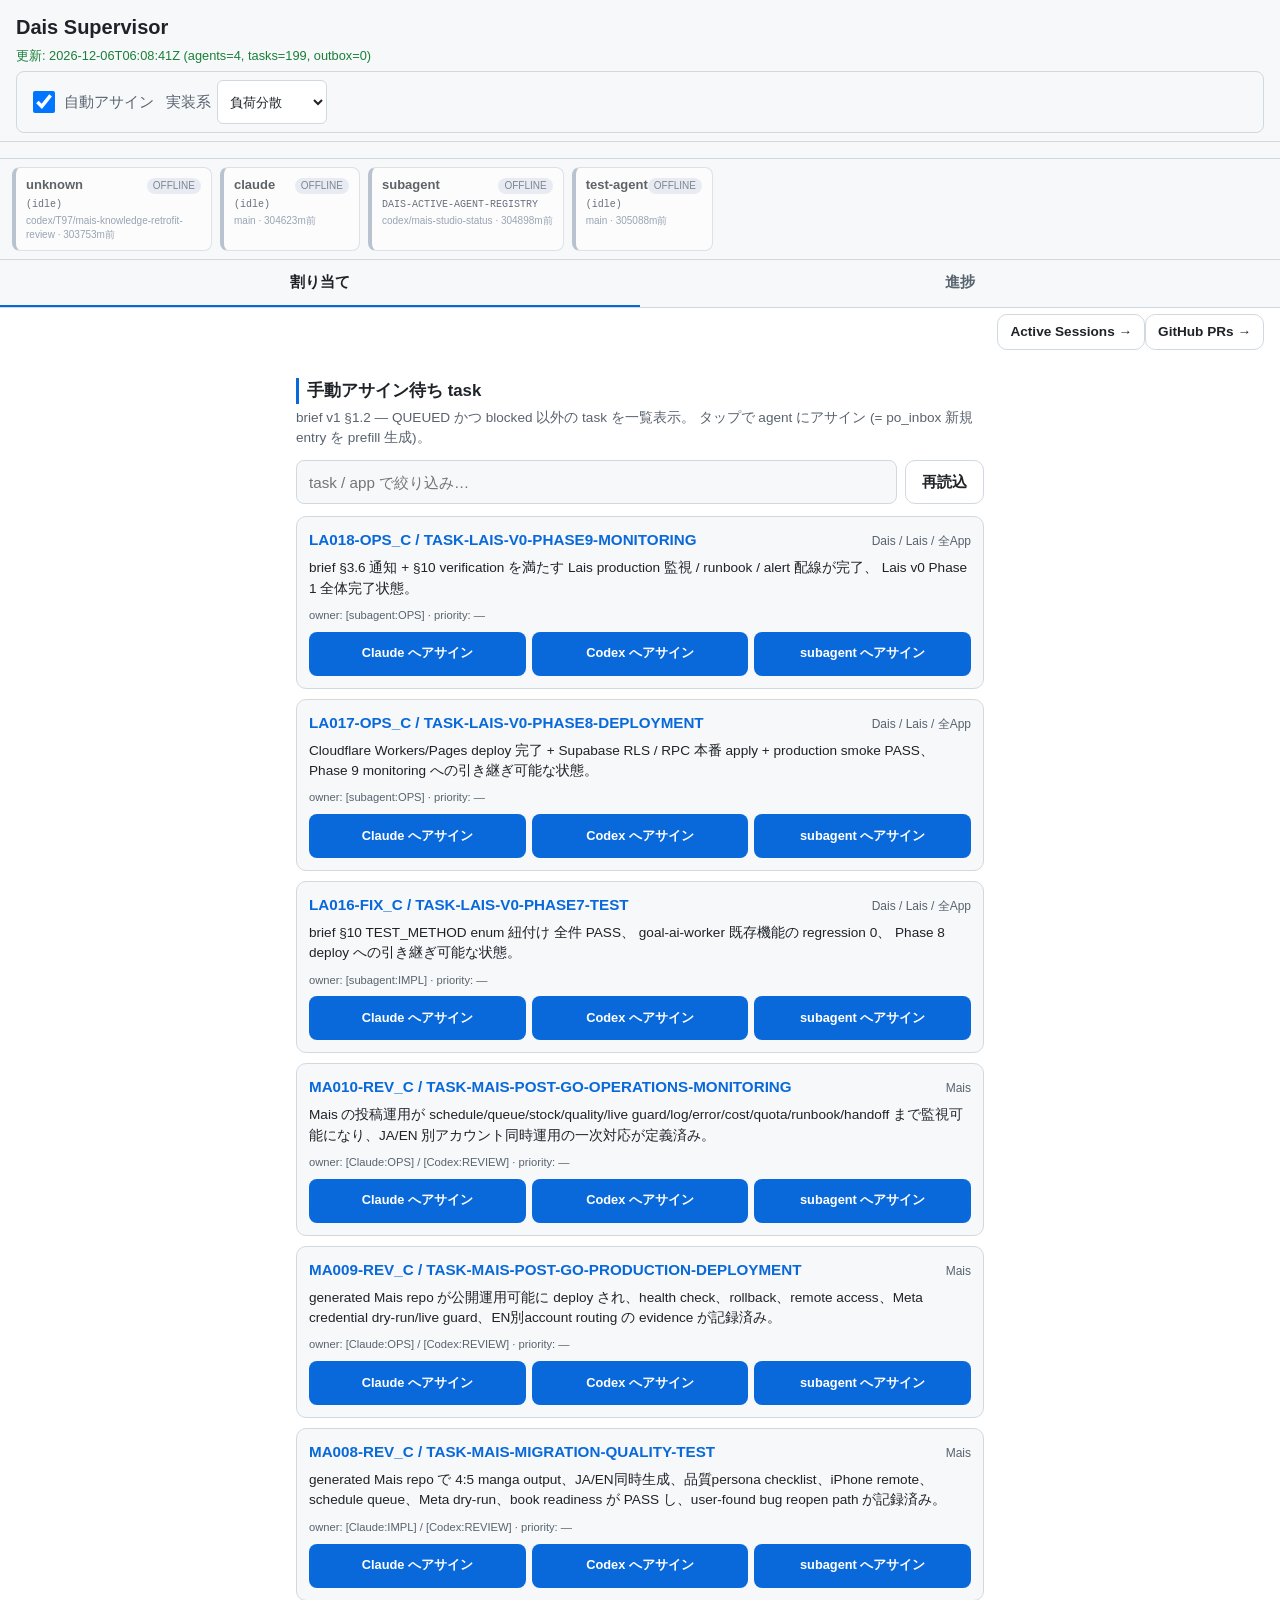
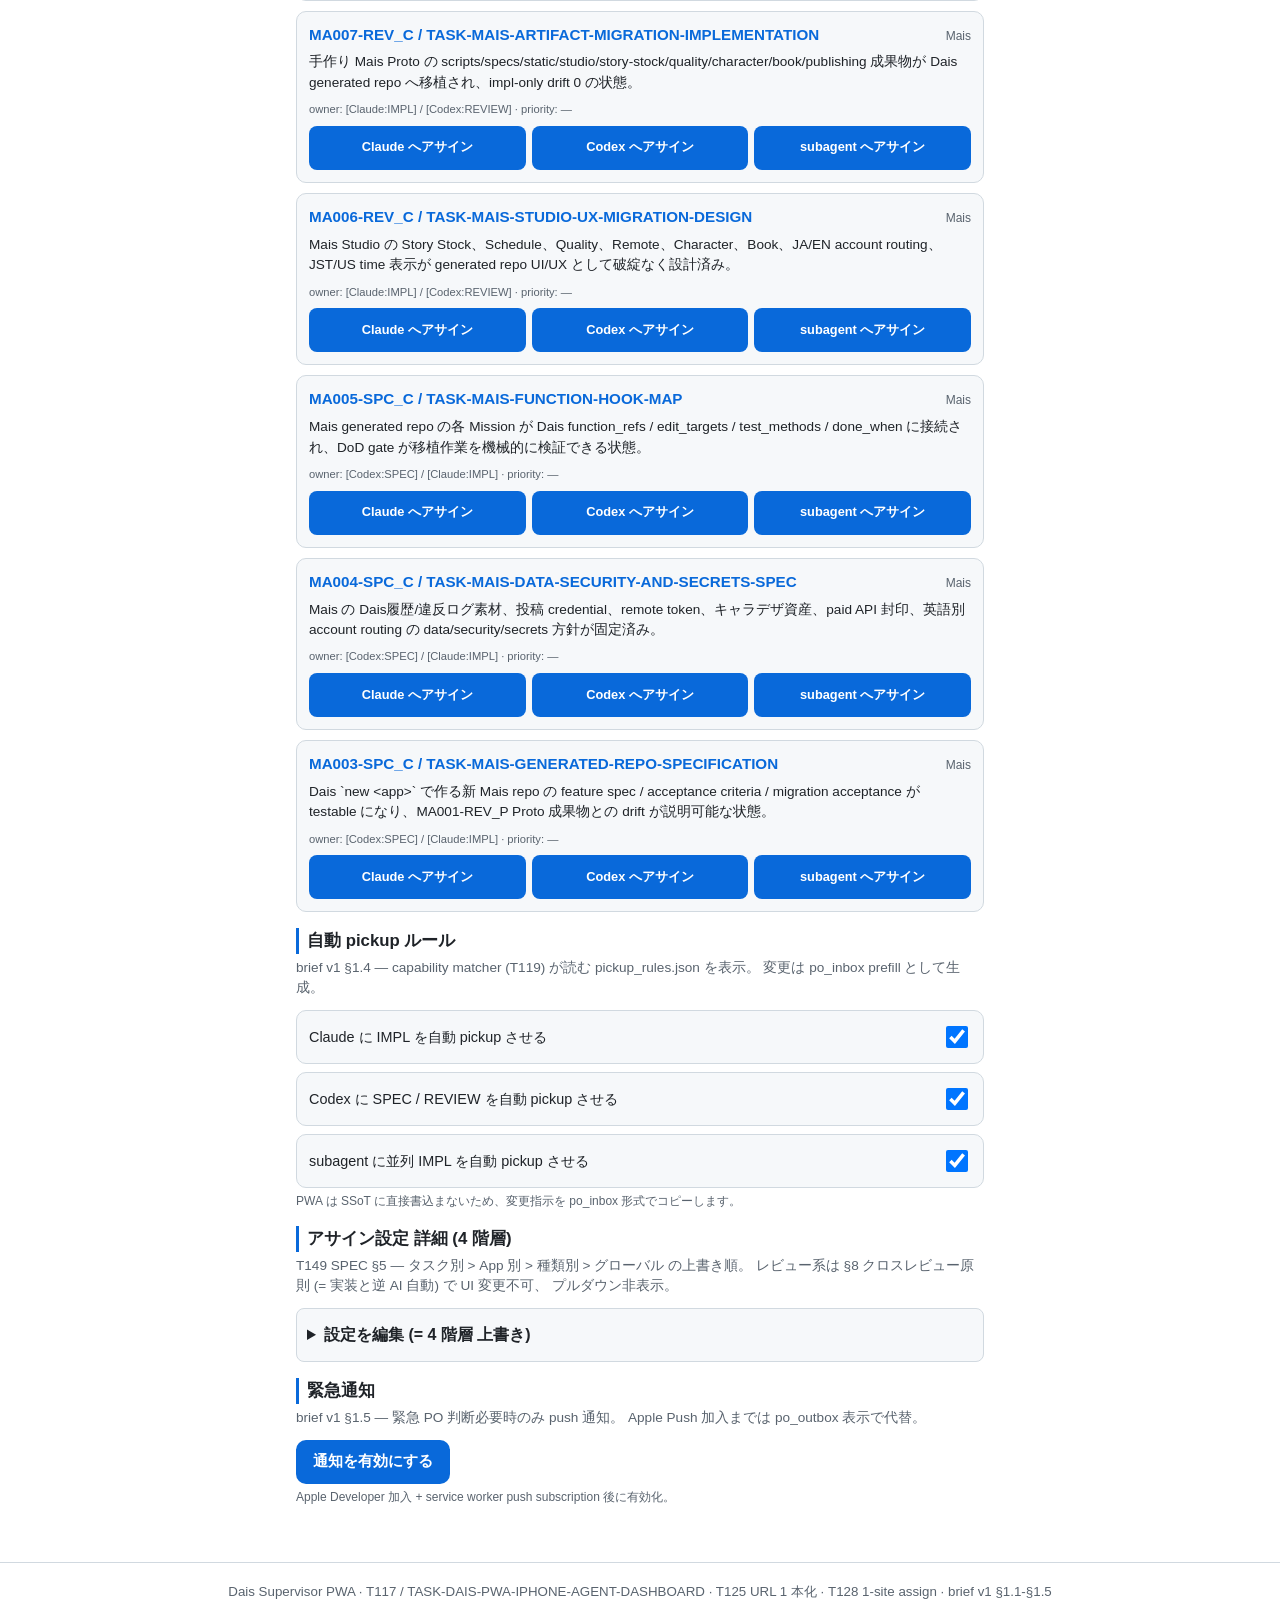
==== commit 987ddf38: "Publish dev-system status page" ====
--- a/index.html
+++ b/index.html
@@ -60,6 +60,12 @@
   <nav class="active-sessions-nav-link" aria-label="Active Sessions">
     <a class="ghost-btn" href="./active-sessions.html" id="nav-active-sessions">
       Active Sessions →
+    </a>
+    <!-- P1-T4 / DA153-INF_P / TASK-DAIS-PHASE1-T4-PWS-PR-INTEGRATION:
+         GitHub PR integration view (= status group / TASK-* mapping /
+         CI badge / stale-PR warning) への navigation。 -->
+    <a class="ghost-btn" href="./pr-integration.html" id="nav-pr-integration">
+      GitHub PRs →
     </a>
   </nav>
 
--- a/style.css
+++ b/style.css
@@ -1111,3 +1111,268 @@
     flex: 0 1 auto;
   }
 }
+
+/* ─────────────────────────────────────────────────────────────────────────
+ * P1-T4 / DA153-INF_P / TASK-DAIS-PHASE1-T4-PWS-PR-INTEGRATION
+ * GitHub PR integration view (= docs/pwa/pr-integration.html + .js).
+ *
+ * Goals:
+ *   - card grid; PR sorted by priority (CI fail first, then open by stale)
+ *   - state color: .pr-state-open / .pr-state-draft / .pr-state-ci-fail /
+ *                   .pr-state-merged / .pr-state-closed
+ *   - stale-PR warning class (.pr-stale-warning) once >7 days idle
+ *   - mobile breakpoint @ 640px → cards stack with bigger tap targets
+ * ───────────────────────────────────────────────────────────────────────── */
+
+.pr-integration-main {
+  padding: 12px 16px 32px;
+  max-width: 1100px;
+  margin: 0 auto;
+}
+
+.pr-summary {
+  display: grid;
+  grid-template-columns: repeat(6, 1fr);
+  gap: 8px;
+  margin-bottom: 12px;
+}
+.pr-summary .kpi-num {
+  color: var(--accent);
+  font-size: 1.4rem;
+}
+.pr-summary .kpi-num.pr-kpi-open    { color: var(--ok); }
+.pr-summary .kpi-num.pr-kpi-draft   { color: var(--fg-muted); }
+.pr-summary .kpi-num.pr-kpi-ci-fail { color: var(--danger); }
+.pr-summary .kpi-num.pr-kpi-merged  { color: var(--accent); }
+.pr-summary .kpi-num.pr-kpi-stale   { color: var(--warn); }
+
+.pr-controls {
+  display: flex;
+  flex-direction: column;
+  gap: 8px;
+  margin: 0 0 12px;
+}
+
+.pr-chip-bar {
+  display: flex;
+  flex-wrap: wrap;
+  gap: 6px;
+}
+
+.pr-chip {
+  min-height: var(--tap-min);
+  padding: 6px 14px;
+  border-radius: 999px;
+  border: 1px solid var(--border);
+  background: transparent;
+  color: var(--fg);
+  font-family: inherit;
+  font-size: 0.92rem;
+  font-weight: 600;
+  cursor: pointer;
+  line-height: 1;
+}
+.pr-chip:focus-visible {
+  outline: 2px solid var(--accent);
+  outline-offset: 2px;
+}
+.pr-chip.active {
+  background: var(--accent);
+  color: #ffffff;
+  border-color: var(--accent);
+}
+
+.pr-search-row {
+  display: flex;
+  gap: 8px;
+}
+.pr-search-row input[type="search"] {
+  flex: 1;
+  min-height: var(--tap-min);
+  padding: 8px 12px;
+  background: var(--bg-elev);
+  color: var(--fg);
+  border: 1px solid var(--border);
+  border-radius: 8px;
+  font-size: 0.95rem;
+  font-family: inherit;
+}
+.pr-search-row input[type="search"]:focus {
+  outline: 2px solid var(--accent);
+  outline-offset: -1px;
+}
+
+.pr-stale-warn {
+  background: rgba(210, 153, 34, 0.18);
+  border: 1px solid var(--warn);
+  border-radius: 8px;
+  padding: 8px 12px;
+  margin-bottom: 10px;
+  color: var(--warn);
+  font-weight: 600;
+}
+
+/* ── PR cards ─────────────────────────────────────────────────────────────── */
+
+.pr-list {
+  display: grid;
+  grid-template-columns: repeat(auto-fill, minmax(320px, 1fr));
+  gap: 10px;
+}
+
+.pr-empty {
+  padding: 18px;
+  color: var(--fg-muted);
+  text-align: center;
+  border: 1px dashed var(--border);
+  border-radius: 8px;
+}
+
+.pr-card {
+  background: var(--bg-elev);
+  border: 1px solid var(--border);
+  border-left: 4px solid var(--border);
+  border-radius: 10px;
+  padding: 10px 12px;
+  display: flex;
+  flex-direction: column;
+  gap: 6px;
+}
+
+.pr-card-header {
+  display: flex;
+  flex-wrap: wrap;
+  align-items: center;
+  gap: 6px;
+}
+
+.pr-link {
+  font-weight: 700;
+  text-decoration: none;
+  color: var(--accent);
+}
+
+.pr-link:hover { text-decoration: underline; }
+
+.pr-state-label {
+  font-size: 0.72rem;
+  font-weight: 700;
+  letter-spacing: 0.04em;
+  padding: 2px 8px;
+  border-radius: 999px;
+  background: var(--bg);
+  border: 1px solid var(--border);
+  color: var(--fg-muted);
+  text-transform: uppercase;
+}
+
+.pr-card.pr-state-open    { border-left-color: var(--ok); }
+.pr-card.pr-state-draft   { border-left-color: var(--fg-muted); }
+.pr-card.pr-state-ci-fail { border-left-color: var(--danger); }
+.pr-card.pr-state-merged  { border-left-color: var(--accent); opacity: 0.85; }
+.pr-card.pr-state-closed  { border-left-color: var(--fg-muted); opacity: 0.6; }
+
+.pr-card.pr-state-open    .pr-state-label { color: var(--ok); border-color: var(--ok); }
+.pr-card.pr-state-draft   .pr-state-label { color: var(--fg-muted); }
+.pr-card.pr-state-ci-fail .pr-state-label { color: var(--danger); border-color: var(--danger); }
+.pr-card.pr-state-merged  .pr-state-label { color: var(--accent); border-color: var(--accent); }
+
+.pr-stale-warning {
+  border-color: var(--warn);
+  box-shadow: 0 0 0 2px rgba(210, 153, 34, 0.18);
+}
+.pr-stale-warning .pr-stale-note {
+  background: var(--warn);
+  color: #1a1308;
+  font-weight: 700;
+  padding: 1px 6px;
+  border-radius: 6px;
+  font-size: 0.72rem;
+}
+
+.pr-draft-badge {
+  font-size: 0.7rem;
+  background: var(--bg);
+  border: 1px solid var(--fg-muted);
+  color: var(--fg-muted);
+  padding: 1px 6px;
+  border-radius: 6px;
+  font-weight: 700;
+  letter-spacing: 0.04em;
+}
+
+.ci-badge {
+  font-size: 0.72rem;
+  font-weight: 700;
+  padding: 2px 8px;
+  border-radius: 999px;
+  border: 1px solid var(--border);
+  color: var(--fg-muted);
+  text-transform: uppercase;
+}
+.ci-badge.ci-badge-success { color: var(--ok); border-color: var(--ok); }
+.ci-badge.ci-badge-pending { color: var(--warn); border-color: var(--warn); }
+.ci-badge.ci-badge-failure { color: var(--danger); border-color: var(--danger); }
+.ci-badge.ci-badge-unknown { color: var(--fg-muted); }
+
+.pr-title {
+  font-weight: 600;
+  font-size: 0.98rem;
+  line-height: 1.35;
+  word-break: break-word;
+}
+
+.pr-meta {
+  display: flex;
+  flex-wrap: wrap;
+  gap: 6px 8px;
+  font-size: 0.78rem;
+  color: var(--fg-muted);
+}
+
+.pr-task-id {
+  font-family: ui-monospace, SFMono-Regular, "SF Mono", Menlo, Consolas, monospace;
+  background: var(--bg);
+  border: 1px solid var(--border);
+  border-radius: 6px;
+  padding: 1px 6px;
+  color: var(--fg);
+  font-weight: 600;
+}
+.pr-task-id-missing { color: var(--fg-muted); border-style: dashed; }
+
+.pr-mission-id {
+  text-decoration: none;
+  color: var(--accent);
+  font-family: ui-monospace, SFMono-Regular, "SF Mono", Menlo, Consolas, monospace;
+}
+.pr-mission-id:hover { text-decoration: underline; }
+
+.pr-head-ref {
+  font-family: ui-monospace, SFMono-Regular, "SF Mono", Menlo, Consolas, monospace;
+  color: var(--fg-muted);
+  word-break: break-all;
+}
+
+/* dot legend used in the page footer hint line. */
+.pr-dot-open    { background: var(--ok); }
+.pr-dot-draft   { background: var(--fg-muted); }
+.pr-dot-ci-fail { background: var(--danger); }
+.pr-dot-merged  { background: var(--accent); }
+
+/* Mobile breakpoint: stack cards in a single column with bigger tap targets. */
+@media (max-width: 640px) {
+  .pr-summary {
+    grid-template-columns: repeat(3, 1fr);
+  }
+  .pr-list {
+    grid-template-columns: 1fr;
+  }
+  .pr-chip {
+    padding: 6px 10px;
+    font-size: 0.85rem;
+  }
+  .pr-card {
+    padding: 12px;
+  }
+}
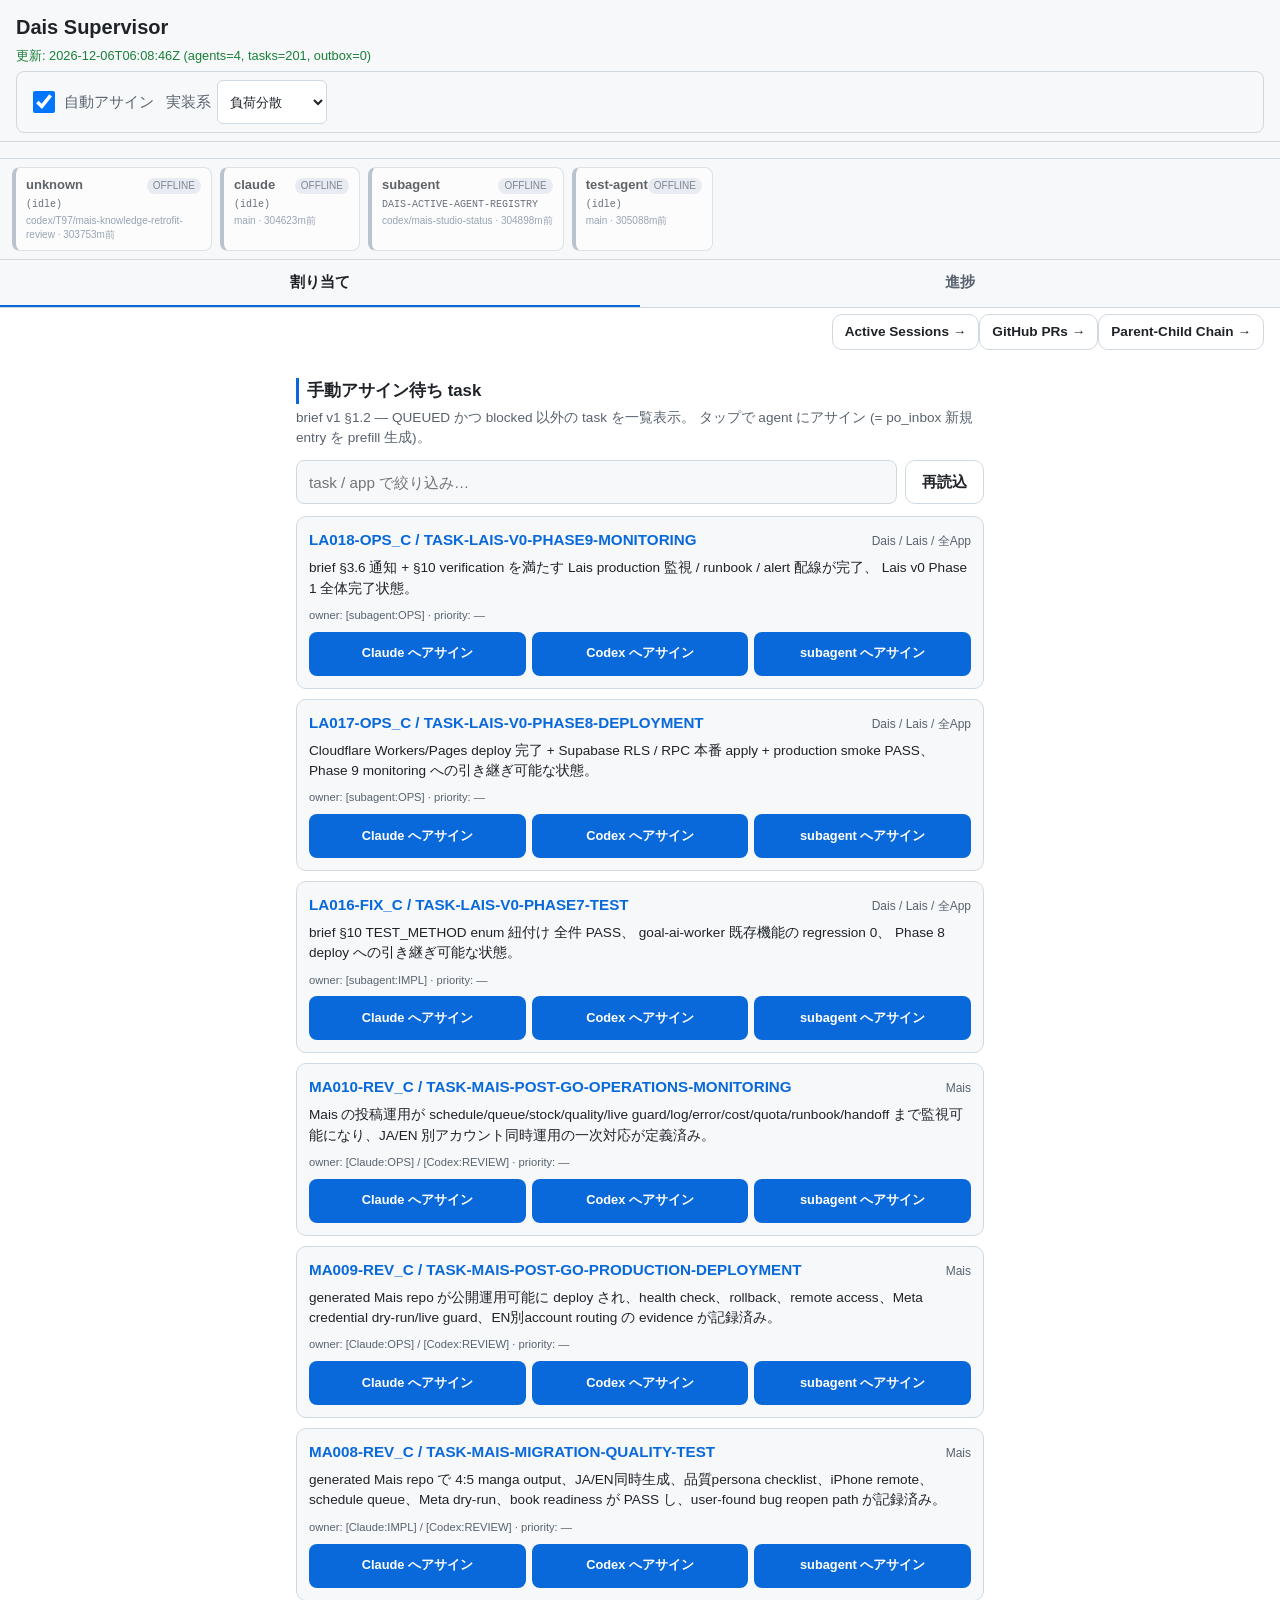
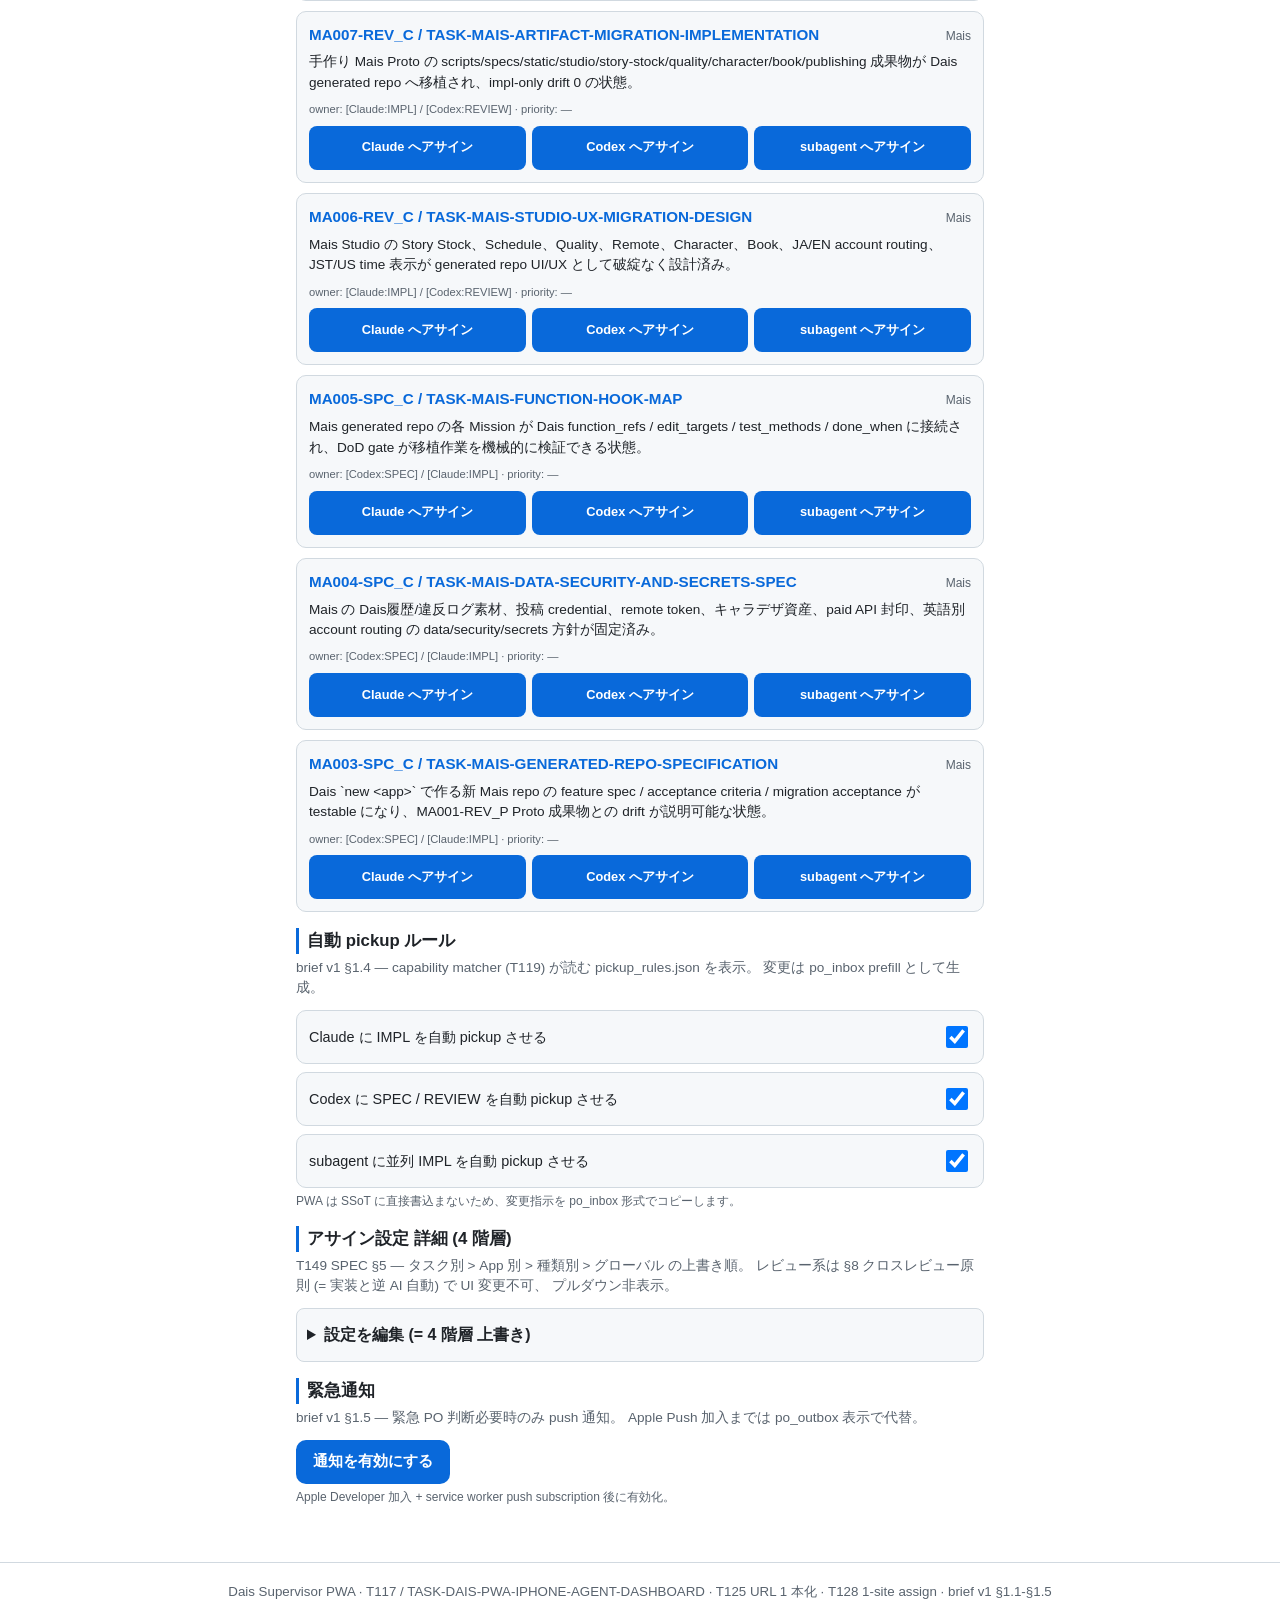
==== commit 75ef7bb9: "Publish dev-system status page" ====
--- a/index.html
+++ b/index.html
@@ -66,6 +66,12 @@
          CI badge / stale-PR warning) への navigation。 -->
     <a class="ghost-btn" href="./pr-integration.html" id="nav-pr-integration">
       GitHub PRs →
+    </a>
+    <!-- P1-T2 / DA149-INF_P / TASK-DAIS-PHASE1-T2-PWS-PARENT-CHILD-CHAIN:
+         parent-child + depends_on graph view (= tree / status colors /
+         cycle warning / BLOCKED-cause display) への navigation。 -->
+    <a class="ghost-btn" href="./parent-child-chain.html" id="nav-parent-child-chain">
+      Parent-Child Chain →
     </a>
   </nav>
 
--- a/style.css
+++ b/style.css
@@ -1376,3 +1376,216 @@
     padding: 12px;
   }
 }
+
+/* ─────────────────────────────────────────────────────────────────────
+ * P1-T2 / DA149-INF_P parent-child chain visualization
+ *
+ * DA159-FIX_P hot-fix: docs/pwa/parent-child-chain.js references 28
+ * .pcc-* classes but the original DA149 merge to main did not ship the
+ * accompanying CSS rules, so the page rendered as unstyled DOM. This
+ * block restores the visual contract documented in
+ * docs/phase1_parent_child_chain.md (status color tiers / tree indent /
+ * cycle warning / BLOCKED-cause display / mobile breakpoint).
+ * ───────────────────────────────────────────────────────────────────── */
+
+.pcc-main {
+  display: grid;
+  gap: var(--gap-md, 16px);
+  padding: var(--gap-md, 16px);
+  max-width: 1280px;
+  margin: 0 auto;
+}
+
+.pcc-app-filter,
+.pcc-filter,
+.pcc-refresh {
+  display: flex;
+  flex-wrap: wrap;
+  gap: 8px;
+  align-items: center;
+  padding: 8px 12px;
+  background: var(--bg-soft, #f6f7f9);
+  border-radius: 8px;
+}
+
+.pcc-tree-root {
+  list-style: none;
+  margin: 0;
+  padding: 0;
+  display: grid;
+  gap: 8px;
+}
+
+.pcc-children {
+  list-style: none;
+  margin: 0 0 0 24px;
+  padding: 4px 0 4px 12px;
+  border-left: 2px solid var(--border, #d8dcdf);
+  display: grid;
+  gap: 6px;
+}
+
+.pcc-node {
+  display: grid;
+  gap: 6px;
+}
+
+.pcc-row {
+  display: flex;
+  flex-wrap: wrap;
+  align-items: baseline;
+  gap: 8px;
+  padding: 6px 10px;
+  border: 1px solid var(--border, #d8dcdf);
+  border-radius: 6px;
+  background: var(--bg-card, #ffffff);
+}
+
+.pcc-id {
+  font-family: ui-monospace, SFMono-Regular, "SF Mono", Menlo, Consolas, monospace;
+  font-weight: 600;
+  color: var(--accent, #2962ff);
+}
+
+.pcc-mission {
+  font-family: ui-monospace, SFMono-Regular, "SF Mono", Menlo, Consolas, monospace;
+  font-size: 0.85rem;
+  color: var(--fg-muted, #6c757d);
+}
+
+.pcc-title {
+  flex: 1 1 auto;
+  min-width: 0;
+  word-break: break-word;
+  color: var(--fg, #111);
+}
+
+.pcc-status,
+.pcc-status-badge {
+  display: inline-block;
+  padding: 2px 8px;
+  font-size: 0.75rem;
+  font-weight: 600;
+  letter-spacing: 0.02em;
+  text-transform: uppercase;
+  border-radius: 999px;
+  background: var(--bg-soft, #f0f1f3);
+  color: var(--fg, #111);
+  border: 1px solid var(--border, #d8dcdf);
+}
+
+/* Status color tiers — reused by the .status-* classes from P1-T1. */
+.pcc-status-badge.status-queued      { background: #eef2f7; color: #34495e; border-color: #c8d4e2; }
+.pcc-status-badge.status-in-progress,
+.pcc-status-badge.status-in_progress { background: #e7f3ff; color: #0a4f9b; border-color: #9ec5ef; }
+.pcc-status-badge.status-local-done,
+.pcc-status-badge.status-local_done,
+.pcc-status-badge.status-pending-confirmation,
+.pcc-status-badge.status-pending_confirmation { background: #fff7d6; color: #7a5b00; border-color: #ecd58c; }
+.pcc-status-badge.status-done,
+.pcc-status-badge.status-completed,
+.pcc-status-badge.status-deployed    { background: #e0f5e9; color: #1f6e3a; border-color: #95d5af; }
+.pcc-status-badge.status-blocked,
+.pcc-status-badge.pcc-blocked        { background: #fde7e7; color: #a41420; border-color: #f1a4a8; }
+
+.pcc-deps {
+  margin-top: 4px;
+  display: flex;
+  flex-wrap: wrap;
+  gap: 6px 10px;
+  color: var(--fg-muted, #6c757d);
+  font-size: 0.85rem;
+}
+
+.pcc-dep {
+  font-family: ui-monospace, SFMono-Regular, "SF Mono", Menlo, Consolas, monospace;
+  padding: 1px 6px;
+  background: var(--bg-soft, #f0f1f3);
+  border-radius: 4px;
+}
+
+.pcc-dep.pcc-unmet {
+  color: #a41420;
+  background: #fde7e7;
+}
+
+.pcc-block-reason {
+  margin: 4px 0 0;
+  padding: 6px 10px;
+  border-left: 3px solid #f1a4a8;
+  background: #fdf3f3;
+  color: #a41420;
+  font-size: 0.85rem;
+  border-radius: 0 6px 6px 0;
+}
+
+.pcc-cycle-warning {
+  padding: 8px 12px;
+  border-left: 4px solid #f0c14b;
+  background: #fff7d6;
+  color: #7a5b00;
+  font-weight: 600;
+  border-radius: 0 8px 8px 0;
+}
+
+.pcc-cycle-marker,
+.pcc-row.pcc-in-cycle {
+  outline: 2px dashed #f0c14b;
+  outline-offset: 2px;
+}
+
+.pcc-cycle-marker::before {
+  content: "⚠ ";
+  color: #c98a00;
+}
+
+.pcc-empty {
+  padding: 24px;
+  text-align: center;
+  color: var(--fg-muted, #6c757d);
+  background: var(--bg-soft, #f6f7f9);
+  border-radius: 8px;
+}
+
+/* Per-status KPI chips at the top of the page (counts only). */
+.pcc-kpi-total,
+.pcc-kpi-queued,
+.pcc-kpi-in-progress,
+.pcc-kpi-blocked,
+.pcc-kpi-cycles {
+  display: inline-flex;
+  align-items: baseline;
+  gap: 4px;
+  padding: 4px 10px;
+  border-radius: 6px;
+  background: var(--bg-soft, #f0f1f3);
+  font-size: 0.85rem;
+}
+
+.pcc-kpi-blocked  { background: #fde7e7; color: #a41420; }
+.pcc-kpi-cycles   { background: #fff7d6; color: #7a5b00; }
+.pcc-kpi-in-progress { background: #e7f3ff; color: #0a4f9b; }
+
+/* Mobile @ 640px: stack tree as indented cards with tap-friendly sizing. */
+@media (max-width: 640px) {
+  .pcc-main {
+    padding: 12px;
+    gap: 12px;
+  }
+  .pcc-children {
+    margin-left: 12px;
+    padding-left: 8px;
+  }
+  .pcc-row {
+    padding: 8px 10px;
+  }
+  .pcc-mission {
+    font-size: 0.78rem;
+  }
+  .pcc-app-filter,
+  .pcc-filter,
+  .pcc-refresh {
+    padding: 6px 8px;
+    font-size: 0.85rem;
+  }
+}
